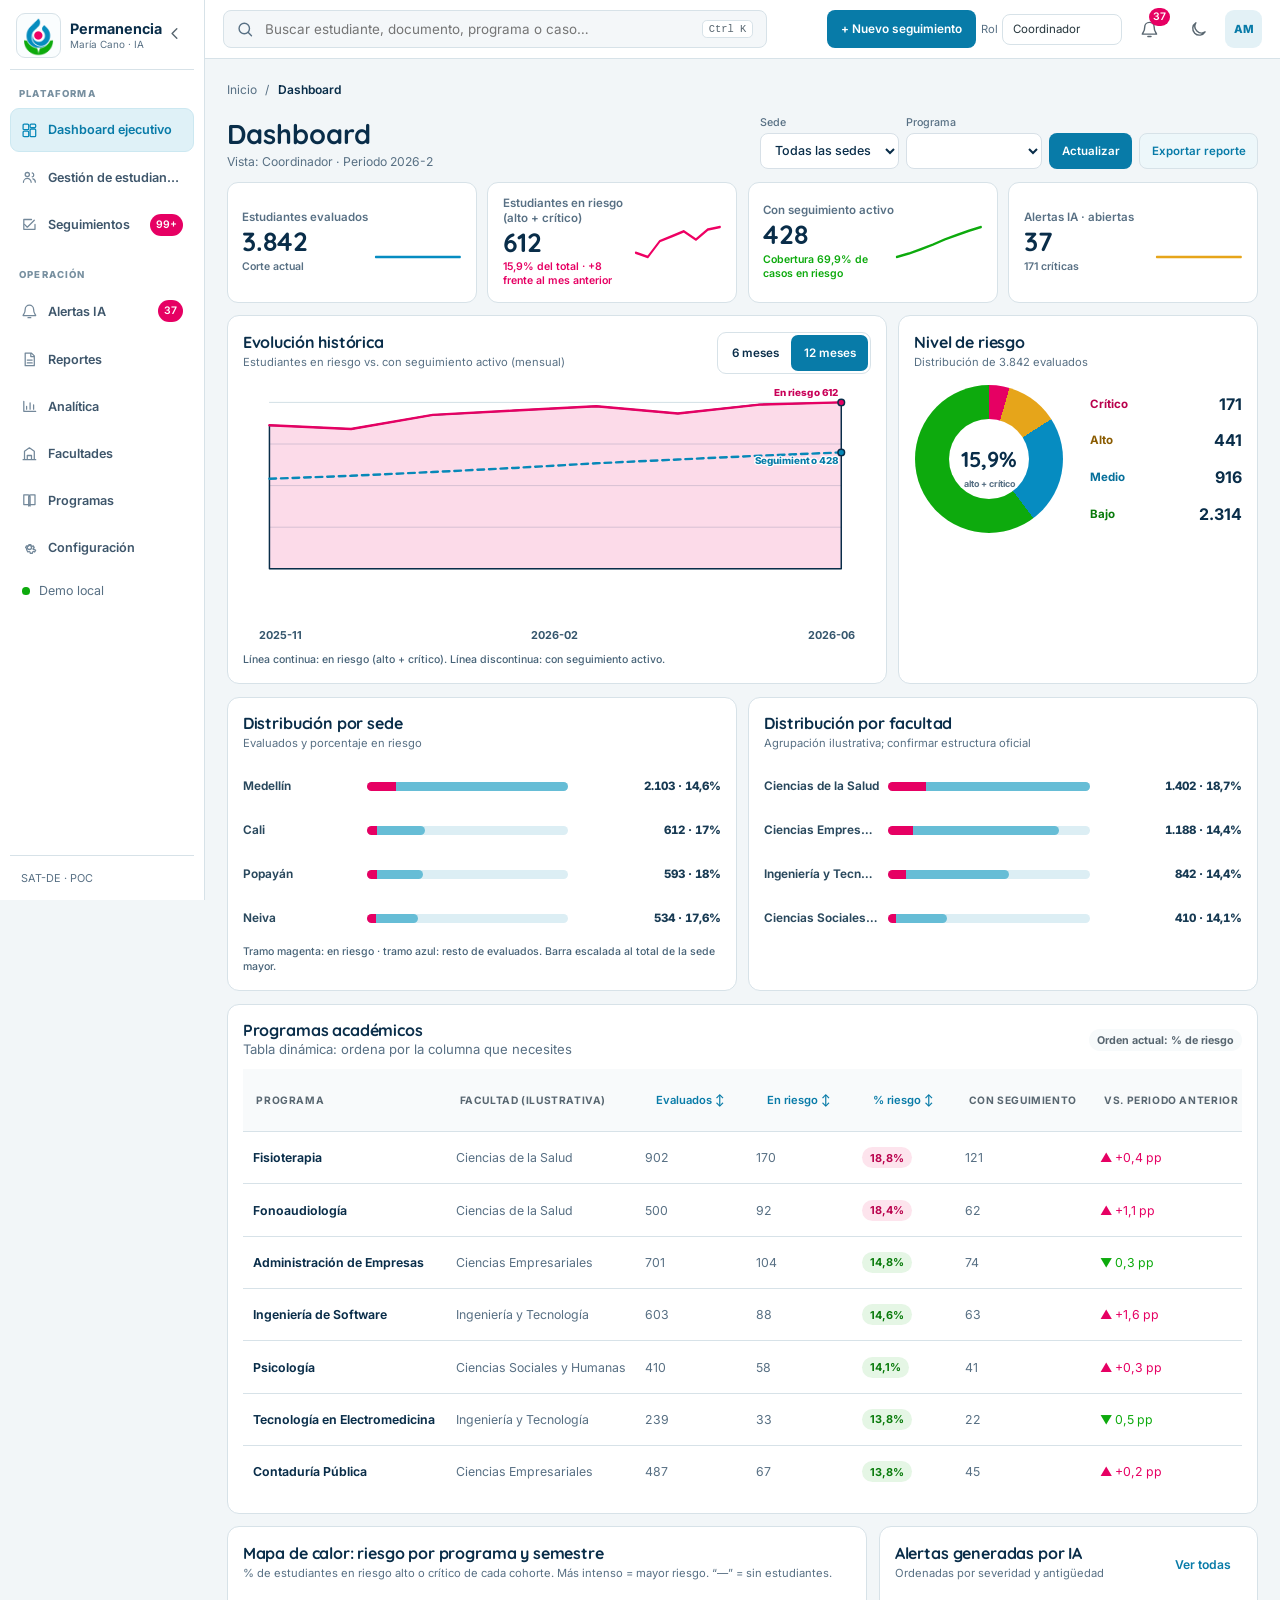
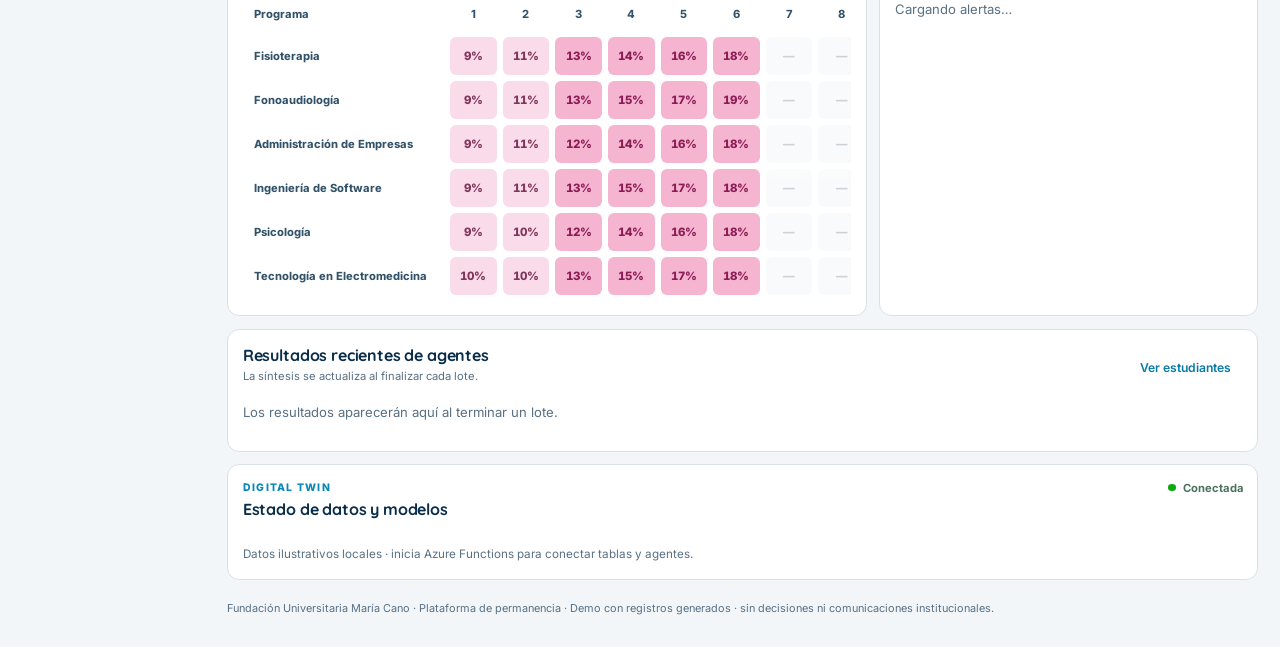
==== azure/agent_platform/static/index.html @ 76ad80b4 "feat: clean project repo for Azure deployment" ====
<!doctype html>
<html lang="es">
  <head>
    <meta charset="utf-8">
    <meta name="viewport" content="width=device-width, initial-scale=1">
    <meta name="description" content="Plataforma de permanencia estudiantil María Cano">
    <title>Plataforma de Permanencia · María Cano</title>
    <link rel="preconnect" href="https://fonts.googleapis.com">
    <link rel="preconnect" href="https://fonts.gstatic.com" crossorigin>
    <link href="https://fonts.googleapis.com/css2?family=Inter:wght@400;500;600;700&family=Quicksand:wght@500;600;700&display=swap" rel="stylesheet">
    <link rel="stylesheet" href="styles.css?v=20261106-16">
    <script src="dashboard.js?v=20261106-16" defer></script>
  </head>
  <body>
    <div id="app-shell" class="app-shell">
      <aside id="sidebar" class="sidebar" aria-label="Navegación principal">
        <div class="brand-lockup">
          <div class="brand-mark"><img src="logo-symbol.png?v=20261106-1" alt="Fundación Universitaria María Cano"></div>
          <div class="brand-copy"><strong>Permanencia</strong><span>María Cano · IA</span></div>
          <button id="sidebar-collapse" class="icon-button collapse-button" type="button" aria-label="Plegar menú" aria-expanded="true" title="Plegar menú"><svg viewBox="0 0 24 24" aria-hidden="true"><path d="m15 18-6-6 6-6"/></svg></button>
        </div>
        <nav class="side-nav">
          <p class="nav-caption">PLATAFORMA</p>
          <button class="nav-item active" type="button" data-view="dashboard" title="Dashboard ejecutivo"><svg viewBox="0 0 24 24" aria-hidden="true"><rect x="3" y="3" width="8" height="8" rx="1.5"/><rect x="13" y="3" width="8" height="5" rx="1.5"/><rect x="13" y="10" width="8" height="11" rx="1.5"/><rect x="3" y="13" width="8" height="8" rx="1.5"/></svg><span>Dashboard ejecutivo</span></button>
          <button class="nav-item" type="button" data-view="students" title="Gestión de estudiantes"><svg viewBox="0 0 24 24" aria-hidden="true"><circle cx="9" cy="8" r="3"/><path d="M3.5 19a5.5 5.5 0 0 1 11 0M16 5.5a3 3 0 0 1 0 5.8M17 14a5 5 0 0 1 3.5 4.8"/></svg><span>Gestión de estudiantes</span></button>
          <button class="nav-item" type="button" data-view="followups" title="Seguimientos"><svg viewBox="0 0 24 24" aria-hidden="true"><path d="m5 12 4 4L19 6"/><path d="M20 12v7H4V5h11"/></svg><span>Seguimientos</span><span id="sidebar-followups-count" class="nav-count" hidden></span></button>
          <p class="nav-caption nav-caption-lower">OPERACIÓN</p>
          <button class="nav-item" type="button" data-view="alerts" title="Alertas IA"><svg viewBox="0 0 24 24" aria-hidden="true"><path d="M18 9a6 6 0 0 0-12 0c0 7-3 7-3 9h18c0-2-3-2-3-9M10 21h4"/></svg><span>Alertas IA</span><span id="sidebar-alerts-count" class="nav-count" hidden></span></button>
          <button class="nav-item" type="button" data-view="reports" title="Reportes"><svg viewBox="0 0 24 24" aria-hidden="true"><path d="M6 3h9l4 4v14H6zM14 3v5h5M9 13h7M9 17h7"/></svg><span>Reportes</span></button>
          <button class="nav-item" type="button" data-view="analytics" title="Analítica"><svg viewBox="0 0 24 24" aria-hidden="true"><path d="M4 19V5m0 14h17M8 16v-4m5 4V7m5 9v-6"/></svg><span>Analítica</span></button>
          <button class="nav-item" type="button" data-view="faculties" title="Facultades"><svg viewBox="0 0 24 24" aria-hidden="true"><path d="M3 21h18M5 21V9l7-5 7 5v12M9 21v-6h6v6"/></svg><span>Facultades</span></button>
          <button class="nav-item" type="button" data-view="programs" title="Programas"><svg viewBox="0 0 24 24" aria-hidden="true"><path d="M4 4h6a3 3 0 0 1 3 3v13a2 2 0 0 0-2-2H4zM20 4h-6a3 3 0 0 0-3 3v13a2 2 0 0 1 2-2h7z"/></svg><span>Programas</span></button>
          <button class="nav-item" type="button" data-view="settings" title="Configuración"><svg viewBox="0 0 24 24" aria-hidden="true"><circle cx="12" cy="12" r="3"/><path d="m19.4 15 .1.1 1.4 1.1-1.4 2.4-1.7-.7a8 8 0 0 1-1.4.8l-.3 1.8h-2.8l-.3-1.8a8 8 0 0 1-1.4-.8l-1.7.7-1.4-2.4L8 15a8 8 0 0 1 0-1.6l-1.5-1.1 1.4-2.4 1.7.7a8 8 0 0 1 1.4-.8l.3-1.8h2.8l.3 1.8a8 8 0 0 1 1.4.8l1.7-.7 1.4 2.4-1.5 1.1a8 8 0 0 1 0 1.6Z"/></svg><span>Configuración</span></button>
          <div class="nav-status"><span id="sidebar-status-dot" class="status-dot"></span><span id="sidebar-status-text">Conectando…</span></div>
        </nav>
        <div class="sidebar-bottom"><div class="period-card" hidden><span>Periodo académico</span><strong id="sidebar-period">2025-2</strong><span>Datos de demostración</span></div><span class="sidebar-version">SAT-DE · POC</span></div>
      </aside>
      <div class="app-main">
        <header class="topbar">
          <button id="mobile-menu" class="icon-button mobile-menu" type="button" aria-label="Abrir menú" aria-expanded="false" title="Abrir menú"><svg viewBox="0 0 24 24" aria-hidden="true"><path d="M4 6h16M4 12h16M4 18h16"/></svg></button>
          <form id="global-search-form" class="global-search" role="search"><svg viewBox="0 0 24 24" aria-hidden="true"><circle cx="10.8" cy="10.8" r="6.8"/><path d="m16 16 4.2 4.2"/></svg><input id="global-search" type="search" placeholder="Buscar estudiante, documento, programa o caso…" autocomplete="off" aria-label="Buscar estudiante, documento, programa o caso"><kbd>Ctrl K</kbd></form>
          <div class="topbar-actions"><button id="quick-followup-button" class="topbar-cta" type="button">+ Nuevo seguimiento</button><span class="role-label">Rol</span><span class="role-value">Coordinador</span><button id="notifications-button" class="icon-button notification-button" type="button" title="Abrir alertas" aria-label="Abrir alertas"><svg viewBox="0 0 24 24" aria-hidden="true"><path d="M18 9a6 6 0 0 0-12 0c0 7-3 7-3 9h18c0-2-3-2-3-9M10 21h4"/></svg><span id="notification-count" class="notification-count" hidden></span></button><button id="theme-toggle" class="icon-button" type="button" title="Cambiar tema" aria-label="Cambiar tema claro u oscuro" aria-pressed="false"><svg viewBox="0 0 24 24" aria-hidden="true"><path d="M20.5 15.2A8.5 8.5 0 0 1 8.8 3.5 8.5 8.5 0 1 0 20.5 15.2Z"/></svg></button><span class="reviewer-avatar" aria-label="Coordinador de demostración">AM</span></div>
        </header>

        <main class="workspace">
          <section id="auth-notice" class="notice" role="status" aria-live="polite">Comprobando autenticación Entra…</section>
          <a id="login-link" href="/.auth/login/aad?post_login_redirect_uri=/" hidden>Iniciar sesión con Entra</a>

          <section id="view-dashboard" class="view active-view" aria-labelledby="dashboard-title">
            <div class="breadcrumb"><span>Inicio</span><span aria-hidden="true">/</span><strong>Dashboard</strong></div>
            <div class="dashboard-title-row"><div><h1 id="dashboard-title">Dashboard</h1><p class="view-subtitle">Vista: Coordinador · Periodo <span id="dashboard-period">2025-2</span></p></div><div class="dashboard-actions"><label class="compact-field">Sede<select id="dashboard-campus-filter"><option value="">Todas las sedes</option></select></label><label class="compact-field">Programa<select id="dashboard-program-filter"><option value="">Todos los programas</option></select></label><button id="dashboard-refresh" class="primary-action" type="button">Actualizar</button><button id="dashboard-export" class="secondary" type="button">Exportar reporte</button></div></div>
            <div class="dashboard-state-row" aria-hidden="true"><span id="dashboard-poc-state"></span><span id="dashboard-cut"></span><span id="dashboard-last-updated"></span><button id="poc-toggle-button" type="button" disabled></button></div>
            <div id="aggregate-cards" class="dashboard-kpis" aria-live="polite"></div>
            <div class="dashboard-primary-grid">
              <section class="panel chart-panel trend-panel"><div class="panel-heading"><div><h2>Evolución histórica</h2><p class="panel-subtitle">Estudiantes en riesgo vs. con seguimiento activo (mensual)</p></div><div class="segmented-control" role="group" aria-label="Rango de tendencia"><button type="button" data-trend-range="6">6 meses</button><button class="active" type="button" data-trend-range="12">12 meses</button></div></div><div id="trend-chart" class="trend-chart"></div><p class="chart-footnote">Línea continua: en riesgo (alto + crítico). Línea discontinua: con seguimiento activo.</p></section>
              <section class="panel chart-panel risk-panel"><div class="panel-heading"><div><h2>Nivel de riesgo</h2><p class="panel-subtitle">Distribución de <span id="risk-donut-total">—</span> evaluados</p></div></div><div id="risk-donut" class="risk-donut-layout"></div></section>
            </div>
            <div class="dashboard-distribution-grid">
              <section class="panel chart-panel"><div class="panel-heading"><div><h2>Distribución por sede</h2><p class="panel-subtitle">Evaluados y porcentaje en riesgo</p></div></div><div id="campus-chart" class="bar-chart"></div><p class="chart-footnote">Tramo magenta: en riesgo · tramo azul: resto de evaluados. Barra escalada al total de la sede mayor.</p></section>
              <section class="panel chart-panel"><div class="panel-heading"><div><h2>Distribución por facultad</h2><p class="panel-subtitle">Agrupación ilustrativa; confirmar estructura oficial</p></div></div><div id="faculty-chart" class="bar-chart"></div></section>
            </div>
            <section class="panel table-panel program-table-panel"><div class="table-toolbar"><div><h2>Programas académicos</h2><span class="muted">Tabla dinámica: ordena por la columna que necesites</span></div><span id="program-sort-label" class="panel-tag">Orden actual: % de riesgo</span></div><div class="table-scroll"><table id="program-summary-table" class="student-table"><caption class="sr-only">Evaluados, en riesgo y seguimientos por programa</caption><thead><tr><th scope="col">Programa</th><th scope="col">Facultad (ilustrativa)</th><th scope="col"><button class="sort-button" type="button" data-program-sort="total">Evaluados ↕</button></th><th scope="col"><button class="sort-button" type="button" data-program-sort="high">En riesgo ↕</button></th><th scope="col"><button class="sort-button" type="button" data-program-sort="rate">% riesgo ↕</button></th><th scope="col">Con seguimiento</th><th scope="col">Vs. periodo anterior</th></tr></thead><tbody id="program-summary-rows"></tbody></table></div></section>
            <div class="dashboard-lower-grid"><section class="panel chart-panel heatmap-panel"><div class="panel-heading"><div><h2>Mapa de calor: riesgo por programa y semestre</h2><p class="panel-subtitle">% de estudiantes en riesgo alto o crítico de cada cohorte. Más intenso = mayor riesgo. “—” = sin estudiantes.</p></div></div><div id="risk-heatmap" class="heatmap-scroll"></div></section><section class="panel recent-panel"><div class="panel-heading"><div><h2>Alertas generadas por IA</h2><p class="panel-subtitle">Ordenadas por severidad y antigüedad</p></div><button class="text-button" data-view-link="alerts" type="button">Ver todas</button></div><p id="dashboard-alerts-empty" class="muted">Cargando alertas…</p><ul id="dashboard-alerts-list" class="alert-feed"></ul></section></div>
            <section class="panel recent-panel results-panel"><div class="panel-heading"><div><h2>Resultados recientes de agentes</h2><p class="panel-subtitle">La síntesis se actualiza al finalizar cada lote.</p></div><button class="text-button" data-view-link="students" type="button">Ver estudiantes</button></div><p id="results-empty" class="muted">Cargando resultados…</p><ul id="results-list" class="pending-list"></ul></section>
            <section class="panel database-panel"><div class="panel-heading"><div><p class="eyebrow">DIGITAL TWIN</p><h2>Estado de datos y modelos</h2></div><span class="database-state"><span class="status-dot"></span>Conectada</span></div><div id="synthetic-db-cards" class="database-metrics" aria-live="polite"></div><p id="synthetic-db-status" class="inline-status">Cargando tablas…</p></section>
          </section>

          <section id="view-students" class="view" aria-labelledby="students-title" hidden>
            <div class="breadcrumb"><span>Inicio</span><span aria-hidden="true">/</span><strong>Estudiantes</strong></div>
            <div class="page-heading-row"><div><h1 id="students-title">Gestión de estudiantes</h1><p class="view-subtitle">Score IA de 0 a 100; mayor valor indica mayor riesgo.</p></div><div class="page-actions"><button id="student-refresh" class="icon-button" type="button" title="Actualizar listado" aria-label="Actualizar listado"><svg viewBox="0 0 24 24" aria-hidden="true"><path d="M20 7v5h-5M4 17v-5h5"/><path d="M6 9a7 7 0 0 1 12-2M6 15a7 7 0 0 0 12 2"/></svg></button><button id="students-batch-button" class="secondary" type="button">Actualizar</button><button id="students-export-button" class="secondary" type="button">Exportar CSV</button><button id="students-assign-button" type="button" disabled>Asignar responsable</button></div></div>
            <section class="filter-panel panel"><div class="filterbar"><label class="search-field"><span class="sr-only">Buscar por código</span><input id="students-search" type="search" placeholder="⌕  Nombre o documento" autocomplete="off"></label><label class="compact-field">Sede<select id="filter-campus"><option value="">Todas</option></select></label><label class="compact-field">Programa<select id="filter-program"><option value="">Todos</option></select></label><details class="advanced-filters"><summary>Más filtros</summary><div class="advanced-filter-fields"><label>Facultad<select id="filter-faculty"><option value="">Todas</option></select></label><label>Ciudad<select id="filter-city"><option value="">Todas</option></select></label><label>Semestre<select id="filter-semester"><option value="">Todos</option><option value="1">1</option><option value="2">2</option><option value="3">3</option><option value="4">4</option><option value="5">5</option><option value="6">6</option><option value="7">7</option><option value="8">8</option><option value="9">9</option></select></label><label>Estado<select id="filter-status"><option value="">Todos</option><option value="pending">Pendiente</option><option value="processing">En proceso</option><option value="processed">Procesado</option></select></label></div></details><button id="apply-filters" class="secondary" type="button">Aplicar</button></div><div class="risk-segments" role="group" aria-label="Filtrar por nivel de riesgo"><button type="button" class="risk-segment active" data-risk-segment="">Todos · <span id="risk-count-all">—</span></button><button type="button" class="risk-segment" data-risk-segment="critical">▲ Crítico · <span id="risk-count-critical">—</span></button><button type="button" class="risk-segment" data-risk-segment="Alto">◆ Alto · <span id="risk-count-high">—</span></button><button type="button" class="risk-segment" data-risk-segment="Medio">■ Medio · <span id="risk-count-medium">—</span></button><button type="button" class="risk-segment" data-risk-segment="Bajo">● Bajo · <span id="risk-count-low">—</span></button><label class="score-range">Score IA mínimo: <output id="score-min-label">0</output><input id="filter-min-score" type="range" min="0" max="100" value="0"></label><button id="clear-student-filters" class="text-button" type="button">Limpiar filtros</button></div></section>
            <label class="sr-only">Nivel de riesgo<select id="filter-risk"><option value="">Todos</option><option value="critical">Crítico</option><option value="Alto">Alto</option><option value="Medio">Medio</option><option value="Bajo">Bajo</option></select></label>
            <div class="student-list-layout"><section class="panel table-panel"><div class="table-toolbar"><div><strong id="student-count">0 registros</strong><span class="muted"> · ordenado por Score IA (mayor primero)</span></div><span id="table-cut" class="panel-tag" hidden></span></div><div class="table-scroll"><table class="student-table"><caption class="sr-only">Listado de estudiantes y su estado de riesgo</caption><thead><tr><th scope="col">Estudiante</th><th scope="col">Programa</th><th scope="col">Ciudad</th><th scope="col">Sem.</th><th scope="col">Score IA</th><th scope="col">Nivel</th><th scope="col">Estado actual</th><th scope="col">Última intervención</th></tr></thead><tbody id="student-rows"></tbody></table></div><div class="pagination"><button id="previous-page" class="secondary" type="button">Anterior</button><span id="page-label">Página 1</span><button id="next-page" class="secondary" type="button">Siguiente</button></div><p id="student-list-status" class="inline-status" aria-live="polite"></p></section><aside id="student-quickview" class="panel quickview-panel"><div id="quickview-empty" class="empty-state"><h2>Vista rápida</h2><p>Selecciona un registro para revisar el score y las acciones disponibles.</p></div><div id="quickview-content" hidden></div></aside></div>
          </section>

          <section id="view-profile" class="view" aria-labelledby="profile-title" hidden>
            <div class="breadcrumb"><button id="back-to-students" class="text-button" type="button">← Estudiantes</button><span aria-hidden="true">/</span><strong id="profile-breadcrumb">Perfil 360°</strong><div class="case-navigation"><button id="profile-previous" class="secondary" type="button">← Caso anterior</button><button id="profile-next" class="secondary" type="button">Caso siguiente →</button></div></div>
            <section class="panel profile-header-card"><div class="profile-avatar" aria-hidden="true">LG</div><div id="profile-header-info"><p class="eyebrow">PERFIL 360°</p><h1 id="profile-title">Selecciona un estudiante</h1><p id="profile-subtitle" class="view-subtitle">Expediente académico y seguimiento.</p><div class="profile-status-chips"><span id="profile-risk" class="risk-badge risk-none">Sin selección</span><span id="profile-followup-chip" class="filter-pill" hidden>Sin seguimiento</span><span id="profile-period-chip" class="filter-pill">Periodo académico</span></div></div><div id="profile-gauges" class="profile-gauges"></div><div class="profile-actions"><button id="profile-register-followup" type="button">Registrar seguimiento</button><button id="profile-assign-responsible" class="secondary" type="button">Asignar responsable</button><button id="profile-export" class="secondary" type="button">Exportar ficha</button></div></section>
            <div id="profile-tabs" class="profile-tabs" role="tablist" aria-label="Secciones del perfil 360°"><button class="profile-tab active" role="tab" aria-selected="true" data-profile-tab="summary">Resumen general</button><button class="profile-tab" role="tab" aria-selected="false" data-profile-tab="model">Evaluación del modelo</button><button class="profile-tab" role="tab" aria-selected="false" data-profile-tab="followups">Seguimientos</button><button class="profile-tab" role="tab" aria-selected="false" data-profile-tab="timeline">Línea de tiempo</button><button class="profile-tab" role="tab" aria-selected="false" data-profile-tab="documents">Documentos</button><button class="profile-tab" role="tab" aria-selected="false" data-profile-tab="recommendations">Recomendaciones IA</button></div>
            <div id="profile-content" class="profile-grid" data-profile-panel="summary"><section class="panel profile-loading">Selecciona un registro para consultar las tablas académica, financiera y de bienestar.</section></div>
            <section id="profile-analysis" class="panel review-panel" data-profile-panel="model" hidden aria-labelledby="analysis-title"><p class="eyebrow">ANÁLISIS AUTOMÁTICO · MULTIAGENTE</p><h2 id="analysis-title">Evaluación del modelo</h2><div id="analysis-content" class="review-content"></div></section>
            <section id="profile-recommendations" class="panel review-panel" data-profile-panel="recommendations" hidden><p class="eyebrow">SÍNTESIS DEL LLM</p><h2>Recomendaciones de apoyo</h2><div id="recommendations-content" class="review-content"></div></section>
            <section id="profile-followups-pane" class="panel" data-profile-panel="followups" hidden><div class="panel-heading"><div><h2>Seguimientos</h2><p class="panel-subtitle">Tareas guardadas para este ID sintético.</p></div></div><ul id="profile-followups-list" class="pending-list"></ul><p id="profile-followups-empty" class="empty-state" hidden>No hay seguimientos registrados para este perfil.</p></section>
            <section id="profile-timeline-pane" class="panel" data-profile-panel="timeline" hidden><h2>Línea de tiempo</h2><p id="profile-timeline-empty" class="empty-state">Aún no hay eventos históricos persistidos para este perfil.</p></section>
            <section id="profile-documents-pane" class="panel" data-profile-panel="documents" hidden><h2>Documentos</h2><p class="empty-state">No hay documentos conectados en este entorno de demostración.</p></section>
            <section class="panel followup-create-panel"><div class="panel-heading"><div><p class="eyebrow">ACCIÓN OPERATIVA DE DEMO</p><h2>Crear seguimiento</h2></div></div><form id="profile-followup-form" class="followup-form"><label>Tipo<select name="action" required><option value="academic_advisor_review">Asesoría académica</option><option value="tutoring_review">Tutoría</option><option value="financial_aid_review">Ayuda financiera</option><option value="wellbeing_review">Bienestar</option></select></label><label>Fecha objetivo<input name="due_date" type="date"></label><button type="submit">Guardar seguimiento</button></form><p id="profile-followup-status" class="inline-status" aria-live="polite">Se registra en Azure Tables; no envía mensajes ni agenda citas.</p></section>
          </section>

          <section id="view-alerts" class="view" aria-labelledby="alerts-title" hidden><div class="view-heading"><div><p class="eyebrow">OPERACIÓN · REGLAS DE SCORE</p><h1 id="alerts-title">Alertas</h1><p class="view-subtitle">Alertas persistidas por riesgo alto/crítico; reconocer o resolver actualiza su estado.</p></div><button id="alerts-refresh" class="secondary" type="button">Actualizar alertas</button></div><div class="list-filters panel"><label>Estado<select id="alert-status"><option value="open">Abiertas (sin resolver)</option><option value="all">Todas</option><option value="resolved">Resueltas</option></select></label><button id="apply-alert-filter" type="button">Consultar</button></div><section class="panel table-panel"><div class="table-scroll"><table class="student-table"><thead><tr><th>Estudiante</th><th>Severidad</th><th>Probabilidad</th><th>Origen</th><th>Estado</th><th>Acciones</th></tr></thead><tbody id="alert-rows"></tbody></table></div><p id="alert-list-status" class="inline-status" aria-live="polite"></p></section></section>

          <section id="view-followups" class="view" aria-labelledby="followups-title" hidden><div class="view-heading"><div><p class="eyebrow">ACOMPAÑAMIENTO · REGISTRO DE CASOS</p><h1 id="followups-title">Seguimientos</h1><p class="view-subtitle">Tareas persistidas, asignadas y cerrables; no implican contacto externo.</p></div><button id="followups-refresh" class="secondary" type="button">Actualizar seguimientos</button></div><form id="new-followup-form" class="panel followup-form"><label>Código estudiante<input id="new-followup-student" name="student_id" required pattern="ST-SYN-[0-9]{6}" placeholder="ST-SYN-000001"></label><label>Acción<select name="action" required><option value="academic_advisor_review">Asesoría académica</option><option value="tutoring_review">Tutoría</option><option value="financial_aid_review">Ayuda financiera</option><option value="wellbeing_review">Bienestar</option></select></label><label>Fecha objetivo<input name="due_date" type="date"></label><button type="submit">Guardar seguimiento</button><p id="new-followup-status" class="inline-status" aria-live="polite"></p></form><div class="list-filters panel"><label>Estado<select id="followup-status"><option value="active">Activos</option><option value="all">Todos</option><option value="completed">Completados</option></select></label><button id="apply-followup-filter" type="button">Consultar</button></div><section class="panel table-panel"><div class="table-scroll"><table class="student-table"><thead><tr><th>Estudiante</th><th>Acción</th><th>Responsable</th><th>Fecha objetivo</th><th>Estado</th><th>Acciones</th></tr></thead><tbody id="followup-rows"></tbody></table></div><p id="followup-list-status" class="inline-status" aria-live="polite"></p></section></section>

          <section id="view-analytics" class="view" aria-labelledby="analytics-title" hidden><div class="view-heading"><div><p class="eyebrow">ANALÍTICA · MISMO BACKEND DEL DASHBOARD</p><h1 id="analytics-title">Analítica</h1><p class="view-subtitle">Distribución y tendencia calculadas desde el corte sintético persistido.</p></div><button id="analytics-refresh" class="secondary" type="button">Actualizar analítica</button></div><div id="analytics-kpis" class="aggregate-grid dashboard-kpis"></div><div class="dashboard-grid"><section class="panel chart-panel"><h2>Riesgo por programa</h2><div id="analytics-program-chart" class="bar-chart"></div></section><section class="panel chart-panel"><h2>Riesgo por ciudad</h2><div id="analytics-city-chart" class="bar-chart"></div></section><section class="panel chart-panel"><h2>Riesgo por facultad</h2><div id="analytics-faculty-chart" class="bar-chart"></div></section><section class="panel chart-panel"><h2>Tendencia</h2><div id="analytics-trend-chart" class="trend-chart"></div></section></div></section>

          <section id="view-faculties" class="view" aria-labelledby="faculties-title" hidden><div class="breadcrumb"><span>Inicio</span><span aria-hidden="true">/</span><strong>Facultades</strong></div><div class="view-heading"><div><h1 id="faculties-title">Facultades</h1><p class="view-subtitle">Agrupación ilustrativa del catálogo; confirmar estructura institucional oficial.</p></div><button id="faculties-refresh" class="secondary" type="button">Actualizar</button></div><section class="panel table-panel"><div class="table-scroll"><table class="student-table"><caption class="sr-only">Estudiantes y riesgo agregados por facultad</caption><thead><tr><th scope="col">Facultad</th><th scope="col">Programas</th><th scope="col">Evaluados</th><th scope="col">En riesgo</th><th scope="col">% riesgo</th><th scope="col">Acción</th></tr></thead><tbody id="faculty-rows"></tbody></table></div></section></section>

          <section id="view-programs" class="view" aria-labelledby="programs-title" hidden><div class="breadcrumb"><span>Inicio</span><span aria-hidden="true">/</span><strong>Programas</strong></div><div class="view-heading"><div><h1 id="programs-title">Programas académicos</h1><p class="view-subtitle">Distribución y seguimiento por programa de la Universidad.</p></div><button id="programs-refresh" class="secondary" type="button">Actualizar</button></div><section class="panel table-panel"><div class="table-scroll"><table class="student-table"><caption class="sr-only">Estudiantes evaluados, riesgo y seguimientos por programa</caption><thead><tr><th scope="col">Programa</th><th scope="col">Facultad</th><th scope="col">Evaluados</th><th scope="col">En riesgo</th><th scope="col">% riesgo</th><th scope="col">Con seguimiento</th><th scope="col">Acción</th></tr></thead><tbody id="program-rows"></tbody></table></div></section></section>

          <section id="view-reports" class="view" aria-labelledby="reports-title" hidden><div class="view-heading"><div><p class="eyebrow">REPORTES · EXPORTACIÓN CONTROLADA</p><h1 id="reports-title">Reportes</h1><p class="view-subtitle">Descarga los resultados generados y sus decisiones existentes; no se incluyen prompts ni contenido bruto de fuentes.</p></div></div><section class="panel report-card"><h2>Resultados multiagente para análisis</h2><p class="muted">La exportación consulta la API protegida de Power BI y genera un CSV en este navegador.</p><button id="export-reviews" type="button">Descargar CSV de resultados</button><p id="report-status" class="inline-status" aria-live="polite"></p></section><section class="panel report-card"><h2>Resumen ejecutivo</h2><div id="report-summary" class="database-metrics"></div></section></section>

          <section id="view-settings" class="view" aria-labelledby="settings-title" hidden><div class="view-heading"><div><p class="eyebrow">CONFIGURACIÓN DE LA DEMO</p><h1 id="settings-title">Configuración</h1><p class="view-subtitle">Vista de solo lectura para evitar que la interfaz altere recursos o límites de Azure.</p></div><button id="settings-refresh" class="secondary" type="button">Verificar conexión</button></div><section class="panel settings-grid"><div><span>Modo de datos</span><strong id="setting-data-mode">—</strong></div><div><span>Periodo / corte</span><strong id="setting-period">—</strong></div><div><span>Máximo de lote</span><strong id="setting-batch-limit">—</strong></div><div><span>Umbral crítico</span><strong id="setting-critical-threshold">—</strong></div><div><span>Actualización automática</span><strong>30 segundos</strong></div><div><span>Acciones externas</span><strong>Deshabilitadas</strong></div></section><p id="settings-status" class="inline-status" aria-live="polite"></p></section>
          <footer class="app-footer">Fundación Universitaria María Cano · Plataforma de permanencia · Demo con registros generados · sin decisiones ni comunicaciones institucionales.</footer>
        </main>
      </div>
    </div>
  </body>
</html>
---- azure/agent_platform/static/styles.css ----
:root {
  color-scheme: light;
  font-family: Inter, "Segoe UI", Arial, sans-serif;
  color: #26363d;
  background: #f7f9fa;
  font-synthesis: none;
  --brand: #068cc1;
  --button-primary: #00658a;
  --topbar-bg: #ffffff;
  --topbar-foreground: #26363d;
  --magenta: #ee0063;
  --success: #0daa0d;
  --slate: #586670;
  --navy: var(--button-primary);
  --navy-2: #004f70;
  --cyan: var(--button-primary);
  --cyan-soft: #e8f5fa;
  --pink: var(--magenta);
  --ink: #26363d;
  --muted: var(--slate);
  --line: #dce4e8;
  --surface: #ffffff;
  --page: #f7f9fa;
  --green: var(--success);
  --amber: #8a5b00;
  --red: var(--magenta);
  --risk-high: #8a5b00;
  --risk-medium: #066f9a;
  --risk-low: #087a0a;
  --radius-sm: 6px;
  --radius-md: 10px;
  --radius-lg: 14px;
  --focus-ring: 0 0 0 3px rgba(6,140,193,.28);
}
* { box-sizing: border-box; }
body { margin: 0; min-width: 320px; color: var(--ink); background: var(--page); }
button, input, select, textarea { font: inherit; }
button { min-height: 44px; border: 1px solid transparent; border-radius: var(--radius-md); padding: .65rem 1rem; color: #fff; background: var(--button-primary); cursor: pointer; font-weight: 600; transition: background .16s ease, transform .16s ease; }
button:hover { background: var(--navy-2); }
button:active { transform: translateY(1px); }
button:disabled { cursor: not-allowed; opacity: .48; transform: none; }
button.secondary { border-color: var(--line); color: var(--button-primary); background: var(--cyan-soft); }
button.secondary:hover { background: color-mix(in srgb, var(--cyan-soft), var(--brand) 10%); }
button.danger { color: #fff; background: var(--magenta); }
button.danger:hover { filter: brightness(.9); }
button.text-button { padding: .5rem .65rem; color: var(--button-primary); background: transparent; }
button.text-button:hover { color: var(--navy-2); background: var(--cyan-soft); }
svg { width: 1.18rem; height: 1.18rem; fill: none; stroke: currentColor; stroke-width: 1.8; stroke-linecap: round; stroke-linejoin: round; }
[hidden] { display: none !important; }

.app-shell { display: flex; min-height: 100vh; }
.sidebar { position: sticky; top: 0; display: flex; flex: 0 0 264px; flex-direction: column; width: 264px; height: 100vh; padding: 1.1rem .85rem; border-right: 1px solid var(--line); background: var(--surface); transition: width .2s ease, flex-basis .2s ease; z-index: 20; }
.brand-lockup { position: relative; display: flex; align-items: center; gap: .5rem; min-height: 3.2rem; padding: 0 2.35rem .95rem .35rem; border-bottom: 1px solid var(--line); }
.brand-mark { display: grid; flex: 0 0 2.8rem; width: 2.8rem; height: 2.8rem; place-items: center; overflow: hidden; border: 1px solid var(--line); border-radius: var(--radius-md); background: var(--surface); }
.brand-mark img { display: block; width: 100%; height: 100%; object-fit: contain; }
.brand-copy { display: grid; gap: .12rem; min-width: 0; }
.brand-copy { overflow: hidden; }
.brand-copy strong, .brand-copy span { overflow: hidden; text-overflow: ellipsis; white-space: nowrap; }
.brand-copy strong { color: var(--navy); font-size: .98rem; }
.brand-copy span { color: var(--muted); font-size: .7rem; }
.icon-button { display: grid; flex: 0 0 44px; width: 44px; height: 44px; place-items: center; padding: 0; border: 1px solid transparent; color: var(--slate); background: transparent; }
.icon-button:hover { color: var(--navy); background: #edf4f7; }
.collapse-button { position: absolute; top: .32rem; right: .2rem; width: 32px; height: 32px; min-height: 32px; margin: 0; }
.side-nav { display: grid; align-content: start; gap: .35rem; padding-top: 1.15rem; }
.nav-caption { margin: .25rem .7rem .45rem; color: #94a3b8; font-size: .64rem; font-weight: 800; letter-spacing: .12em; }
.nav-caption-lower { margin-top: 1.5rem; }
.nav-item { display: flex; align-items: center; gap: .8rem; width: 100%; padding: .78rem .75rem; border: 1px solid transparent; border-radius: .65rem; color: #526476; background: transparent; text-align: left; font-size: .88rem; font-weight: 600; }
.nav-item svg { flex: 0 0 1.2rem; color: #718096; }
.nav-item:hover { color: var(--navy); background: #f2f7f9; }
.nav-item.active { border-color: #d7edf0; color: var(--navy); background: #eaf6f8; }
.nav-item.active svg { color: var(--cyan); }
.nav-item:disabled { opacity: .42; cursor: not-allowed; }
.nav-status { display: flex; align-items: center; gap: .55rem; padding: .65rem .75rem; color: var(--muted); font-size: .78rem; }
.status-dot, .filter-dot { display: inline-block; flex: 0 0 .48rem; width: .48rem; height: .48rem; border-radius: 50%; background: var(--green); }
.status-dot.offline { background: var(--red); }
.sidebar-bottom { display: grid; gap: .65rem; margin-top: auto; padding: .9rem .35rem .15rem; border-top: 1px solid var(--line); }
.demo-chip { width: fit-content; padding: .3rem .5rem; border: 1px solid #e8d7b4; border-radius: 999px; color: #7a5a20; background: #fffaf0; font-size: .58rem; font-weight: 800; letter-spacing: .04em; }
.sidebar-version { padding-left: .3rem; color: #94a3b8; font-size: .68rem; }
.app-shell.sidebar-collapsed .sidebar { flex-basis: 76px; width: 76px; padding-inline: .65rem; }
.app-shell.sidebar-collapsed .brand-lockup { justify-content: center; padding-inline: 0; }
.app-shell.sidebar-collapsed .brand-copy, .app-shell.sidebar-collapsed .nav-caption, .app-shell.sidebar-collapsed .nav-item span, .app-shell.sidebar-collapsed .nav-status span:not(.status-dot), .app-shell.sidebar-collapsed .demo-chip, .app-shell.sidebar-collapsed .sidebar-version { display: none; }
.app-shell.sidebar-collapsed .collapse-button { display: none; }
.app-shell.sidebar-collapsed .nav-item { justify-content: center; padding-inline: .5rem; }
.app-shell.sidebar-collapsed .brand-mark { flex-basis: 2.8rem; }
.app-shell.sidebar-collapsed .nav-status { justify-content: center; }
.app-shell.sidebar-collapsed .sidebar-bottom { display: none; }
.app-shell.sidebar-collapsed .nav-count { display: none; }
.app-shell.sidebar-collapsed .collapse-button {
  display: grid;
  position: absolute;
  top: 3.15rem;
  left: 50%;
  right: auto;
  width: 28px;
  height: 28px;
  min-height: 28px;
  transform: translateX(-50%);
  margin: 0;
  border: 1px solid var(--line);
  border-radius: 7px;
  color: var(--button-primary);
  background: var(--surface);
}
.app-shell.sidebar-collapsed .collapse-button svg { transform: rotate(180deg); width: .9rem; height: .9rem; }
.app-shell.sidebar-collapsed .brand-lockup { min-height: 5rem; height: 5rem; padding-top: .15rem; align-items: flex-start; }
.app-shell.sidebar-collapsed .brand-mark { width: 2.5rem; height: 2.5rem; flex-basis: 2.5rem; }

.app-main { flex: 1 1 auto; min-width: 0; }
.topbar { position: sticky; top: 0; z-index: 15; display: grid; grid-template-columns: minmax(12rem, 1fr) minmax(16rem, 42rem) minmax(8rem, 1fr); align-items: center; gap: 1.1rem; min-height: 4.35rem; padding: .65rem clamp(1rem, 3vw, 2.5rem); border-bottom: 1px solid var(--line); color: var(--topbar-foreground); background: var(--topbar-bg); }
.global-search { display: flex; align-items: center; gap: .65rem; width: min(100%, 42rem); min-height: 44px; padding: 0 .8rem; border: 1px solid var(--line); border-radius: var(--radius-md); color: var(--muted); background: var(--page); }
.global-search:focus-within { border-color: var(--magenta); box-shadow: 0 0 0 3px rgba(238,0,99,.18); }
.topbar .icon-button { color: var(--slate); }
.topbar .icon-button:hover { color: var(--button-primary); background: var(--cyan-soft); }
.global-search svg { flex: 0 0 1.15rem; }
.global-search input { width: 100%; min-width: 0; min-height: 0; padding: 0; border: 0; outline: 0; color: var(--ink); background: transparent; font-size: .84rem; }
.global-search input:focus { outline: 0; }
.global-search kbd { flex: 0 0 auto; padding: .12rem .35rem; border: 1px solid var(--line); border-radius: .3rem; color: #8795a5; background: #fff; font-size: .65rem; }
.topbar-actions { display: flex; align-items: center; justify-self: end; gap: .55rem; }
.topbar-divider { width: 1px; height: 1.7rem; margin: 0 .35rem; background: rgba(255,255,255,.25); }
.reviewer-avatar { display: grid; width: 2.75rem; height: 2.75rem; place-items: center; border: 2px solid rgba(255,255,255,.5); border-radius: 50%; color: #fff; background: rgba(255,255,255,.12); font-size: .7rem; font-weight: 800; }
.mobile-menu { display: none; }
.workspace { display: grid; gap: 1.15rem; max-width: 1600px; margin: 0 auto; padding: 1.4rem clamp(1rem, 3vw, 2.5rem) 2rem; }
.notice { padding: .8rem 1rem; border: 1px solid #d5e0e5; border-radius: .6rem; color: #4b5c69; background: #fff; font-size: .84rem; }
.notice.blocked { border-color: #e6b9b9; color: #842d2d; background: #fff6f6; }
.notice.ready { border-color: #b8dfd0; color: #256246; background: #f2fbf6; }
#login-link { color: var(--cyan); font-weight: 650; }
.view { display: grid; gap: 1rem; min-width: 0; }
.view-heading { display: flex; align-items: center; justify-content: space-between; gap: 1rem; min-height: 5rem; }
.view-heading h1 { margin: .15rem 0 .3rem; color: var(--ink); font-family: Quicksand, "Trebuchet MS", sans-serif; font-size: clamp(1.75rem, 2vw, 1.875rem); font-weight: 700; letter-spacing: -.025em; }
.view-subtitle { margin: 0; color: var(--muted); font-size: .86rem; }
.eyebrow { margin: 0 0 .32rem; color: #438197; font-size: .65rem; font-weight: 800; letter-spacing: .12em; }
.heading-actions { display: flex; align-items: center; gap: .85rem; }
.heading-actions > button { display: flex; align-items: center; gap: .45rem; white-space: nowrap; }
.heading-actions > button svg { width: .95rem; height: .95rem; }
.panel { min-width: 0; padding: 1.15rem; border: 1px solid var(--line); border-radius: var(--radius-lg); background: var(--surface); box-shadow: none; }
h2 { margin: 0 0 .35rem; color: var(--ink); font-family: Quicksand, "Trebuchet MS", sans-serif; font-size: 1.125rem; font-weight: 700; letter-spacing: -.01em; }
.dashboard-filters { display: flex; align-items: center; flex-wrap: wrap; gap: .55rem; padding: .75rem .9rem; }
.filter-label { margin-right: .25rem; color: #8290a0; font-size: .62rem; font-weight: 800; letter-spacing: .1em; }
.filter-pill { display: inline-flex; align-items: center; gap: .4rem; padding: .38rem .6rem; border: 1px solid #e1e8ed; border-radius: 999px; color: #526476; background: #fbfcfd; font-size: .72rem; }
.filter-dot { width: .4rem; height: .4rem; }
.dashboard-filters .text-button { margin-left: auto; font-size: .78rem; }
.aggregate-grid { display: grid; grid-template-columns: repeat(auto-fit, minmax(140px, 1fr)); gap: .75rem; }
.dashboard-kpis { grid-template-columns: repeat(5, minmax(0, 1fr)); }
.metric { min-height: 6.5rem; padding: .9rem 1rem; border: 1px solid var(--line); border-radius: var(--radius-lg); background: var(--surface); }
.metric strong { display: block; margin-bottom: .35rem; color: var(--ink); font-family: Quicksand, "Trebuchet MS", sans-serif; font-size: 2rem; font-weight: 700; letter-spacing: -.02em; }
.metric span { color: var(--muted); font-size: .76rem; }
.dashboard-grid { display: grid; grid-template-columns: minmax(0, 1.25fr) minmax(0, 1fr); gap: 1rem; }
.panel-heading { display: flex; align-items: flex-start; justify-content: space-between; gap: .8rem; margin-bottom: .9rem; }
.panel-heading h2 { margin-bottom: 0; }
.panel-tag { flex: 0 0 auto; padding: .28rem .5rem; border-radius: 999px; color: #627385; background: #f1f5f8; font-size: .67rem; font-weight: 700; }
.bar-chart { display: grid; gap: .8rem; }
.bar-row { display: grid; grid-template-columns: minmax(6rem, 1fr) minmax(8rem, 2.2fr) 2.2rem; align-items: center; gap: .65rem; }
.bar-label { overflow: hidden; color: #536476; font-size: .74rem; text-overflow: ellipsis; white-space: nowrap; }
.bar-track { height: .62rem; overflow: hidden; border-radius: 999px; background: #eef2f5; }
.bar-fill { height: 100%; border-radius: inherit; background: linear-gradient(90deg, #32a6be, #176080); }
.bar-value { color: var(--navy); font-size: .72rem; font-weight: 750; text-align: right; }
.database-state { display: inline-flex; align-items: center; gap: .4rem; color: #4b725f; font-size: .7rem; font-weight: 700; }
.database-state .status-dot { width: .4rem; height: .4rem; }
.database-metrics { display: grid; grid-template-columns: repeat(3, minmax(0, 1fr)); gap: .6rem; }
.database-metric { padding: .75rem; border-radius: .55rem; background: #f7fafb; }
.database-metric strong { display: block; color: var(--navy); font-size: 1.15rem; }
.database-metric span { color: var(--muted); font-size: .68rem; }
.database-panel .inline-status { margin: .8rem 0 0; font-size: .73rem; }
.recent-panel .panel-heading { margin-bottom: .45rem; }
.pending-list { display: grid; gap: .55rem; margin: 0; padding: 0; list-style: none; }
.pending-item { display: flex; align-items: center; justify-content: space-between; gap: .8rem; padding: .7rem; border: 1px solid var(--line); border-radius: .55rem; }
.pending-item p { margin: .2rem 0 0; color: var(--muted); font-size: .75rem; }
.muted, .inline-status { color: var(--muted); font-size: .82rem; line-height: 1.5; }
.text-button { padding: .3rem .45rem; color: var(--cyan); background: transparent; font-size: .76rem; }
.text-button:hover { color: var(--navy); background: var(--cyan-soft); }

.student-filters { display: grid; grid-template-columns: repeat(4, minmax(9rem, 1fr)) auto; align-items: end; gap: .7rem; }
label { display: grid; gap: .35rem; color: #526476; font-size: .72rem; font-weight: 700; }
input, select { width: 100%; min-height: 2.55rem; padding: .55rem .65rem; border: 1px solid #d7e0e7; border-radius: .5rem; color: var(--ink); background: #fff; font-size: .8rem; }
input:focus, select:focus, button:focus-visible { outline: 3px solid rgba(3,150,178,.22); outline-offset: 2px; }
.student-filters > button { min-height: 2.55rem; white-space: nowrap; }
.table-panel { padding: 0; overflow: hidden; }
.table-toolbar { display: flex; align-items: center; justify-content: space-between; gap: .8rem; padding: 1rem 1.1rem; border-bottom: 1px solid var(--line); font-size: .8rem; }
.table-scroll { overflow: auto; }
.student-table { width: 100%; border-collapse: collapse; white-space: nowrap; }
.student-table th { padding: .8rem .85rem; color: #758396; background: #f8fafb; font-size: .64rem; letter-spacing: .06em; text-align: left; text-transform: uppercase; }
.student-table td { padding: .78rem .85rem; border-top: 1px solid #edf1f4; color: #425266; font-size: .77rem; }
.student-table tbody tr:hover { background: #f8fbfc; }
.student-id { color: var(--navy); font-weight: 750; }
.risk-badge { display: inline-flex; align-items: center; gap: .35rem; min-height: 28px; padding: .28rem .55rem; border: 1px solid currentColor; border-radius: 999px; font-size: .72rem; font-weight: 700; }
.risk-critical { color: #b9004c; background: #fff0f6; }
.risk-alto { color: var(--risk-high); background: #fff6e3; }
.risk-medio { color: var(--risk-medium); background: #edf8fc; }
.risk-bajo { color: var(--risk-low); background: #eef9ee; }
.risk-critical::before { content: "▲"; }
.risk-alto::before { content: "◆"; }
.risk-medio::before { content: "■"; }
.risk-bajo::before { content: "●"; }
.risk-none { color: #667789; background: #edf1f4; }
.row-open { min-height: 44px; padding: .4rem .65rem; color: var(--button-primary); background: var(--cyan-soft); font-size: .74rem; }
.pagination { display: flex; align-items: center; justify-content: center; gap: 1rem; padding: .85rem; border-top: 1px solid var(--line); color: var(--muted); font-size: .74rem; }
.pagination button { padding: .45rem .7rem; font-size: .72rem; }

.profile-grid { display: grid; grid-template-columns: repeat(2, minmax(0, 1fr)); gap: .9rem; }
.profile-hero { grid-column: 1 / -1; display: flex; align-items: center; justify-content: space-between; gap: 1rem; }
.profile-id { color: var(--muted); font-size: .78rem; }
.profile-facts { display: grid; grid-template-columns: repeat(3, minmax(0,1fr)); gap: .65rem; }
.profile-fact { padding: .7rem; border-radius: .55rem; background: #f6f9fa; }
.profile-fact span { display: block; color: var(--muted); font-size: .65rem; }
.profile-fact strong { display: block; margin-top: .2rem; color: var(--navy); font-size: .88rem; }
.profile-loading { grid-column: 1 / -1; color: var(--muted); }
.profile-card h2 { margin-bottom: .8rem; }
.profile-list { display: grid; gap: .5rem; margin: 0; padding: 0; list-style: none; }
.profile-list li { display: flex; justify-content: space-between; gap: .6rem; padding: .55rem 0; border-top: 1px solid #edf1f4; font-size: .76rem; }
.profile-list li span:first-child { color: var(--muted); }
.agent-review { grid-column: 1 / -1; border-color: #d6e8ed; background: #f8fcfd; }
.review-panel { display: grid; gap: .8rem; }
.review-content { line-height: 1.5; }
.review-content h3 { margin: 1.1rem 0 .4rem; font-size: 1rem; }
.review-content ul { padding-left: 1.3rem; }
.review-content .sources { color: #4a5b65; font-size: .86rem; }
.usage-table { width: 100%; margin-top: .7rem; border-collapse: collapse; }
.usage-table th, .usage-table td { padding: .45rem; border-bottom: 1px solid var(--line); text-align: left; }
.usage-note { color: #70501c; font-size: .82rem; }
.decision-controls { display: grid; gap: .8rem; padding-top: .9rem; border-top: 1px solid var(--line); }
.app-footer { padding: .5rem 0; color: #7a8796; font-size: .68rem; }
.metric.metric-link { width: 100%; color: inherit; text-align: left; cursor: pointer; }
.metric.metric-link:hover { border-color: #9dcbd4; box-shadow: 0 5px 16px rgba(20,59,82,.08); }
.metric-link:focus-visible, .bar-row:focus-visible { outline: 3px solid rgba(3,150,178,.3); outline-offset: 2px; }
.bar-row { width: 100%; padding: 0; border: 0; color: inherit; background: transparent; text-align: left; }
.bar-row:hover { background: #f7fbfc; }
.bar-row:hover .bar-fill { filter: brightness(.9); }
.trend-chart { display: grid; gap: .75rem; }
.trend-row { display: grid; grid-template-columns: 4.5rem minmax(0,1fr) 4rem; align-items: center; gap: .65rem; }
.trend-period { color: #536476; font-size: .72rem; font-weight: 700; }
.trend-stack { display: flex; height: .75rem; overflow: hidden; border-radius: 999px; background: #eef2f5; }
.trend-stack span { min-width: 2px; }
.trend-high { background: #d34b4b; }
.trend-medium { background: #e2a43c; }
.trend-low { background: #45a778; }
.trend-total { color: var(--muted); font-size: .68rem; text-align: right; }
.list-filters { display: flex; align-items: end; gap: .75rem; }
.list-filters label { min-width: 12rem; }
.action-cell { display: flex; flex-wrap: wrap; gap: .35rem; }
.action-cell button { padding: .4rem .55rem; font-size: .68rem; white-space: nowrap; }
.followup-form { display: grid; grid-template-columns: minmax(12rem,1fr) minmax(10rem,.7fr) auto; align-items: end; gap: .7rem; }
.followup-create-panel .inline-status { margin-bottom: 0; }
.settings-grid { display: grid; grid-template-columns: repeat(3,minmax(0,1fr)); gap: .75rem; }
.settings-grid > div { display: grid; gap: .3rem; padding: .85rem; border-radius: .55rem; background: #f7fafb; }
.settings-grid span { color: var(--muted); font-size: .68rem; }
.settings-grid strong { color: var(--navy); font-size: .82rem; }
.report-card { display: grid; justify-items: start; gap: .6rem; }
.report-card p { margin: 0; }
.status-generated { color: #176080; background: #e8f6f8; }
.status-open { color: #8b641c; background: #fff6df; }
.status-resolved { color: #28714d; background: #eaf8f0; }
.sr-only { position: absolute !important; width: 1px !important; height: 1px !important; padding: 0 !important; margin: -1px !important; overflow: hidden !important; clip: rect(0,0,0,0) !important; white-space: nowrap !important; border: 0 !important; }
#login-link { color: var(--cyan); font-weight: 700; }

@media (max-width: 1050px) {
  .sidebar { flex-basis: 78px; width: 78px; padding-inline: .65rem; }
  .brand-lockup { justify-content: center; padding-inline: 0; }
  .brand-copy, .nav-caption, .nav-item span, .nav-status span:not(.status-dot), .demo-chip, .sidebar-version, .collapse-button { display: none; }
  .nav-item { justify-content: center; padding-inline: .5rem; }
  .nav-status { justify-content: center; }
  .dashboard-kpis { grid-template-columns: repeat(3,minmax(0,1fr)); }
}
@media (max-width: 760px) {
  .sidebar { position: fixed; left: 0; top: 0; width: 264px; flex-basis: 264px; transform: translateX(-100%); transition: transform .2s ease; box-shadow: 12px 0 32px rgba(20,59,82,.12); }
  .sidebar.mobile-open { transform: translateX(0); }
  .brand-copy, .nav-caption, .nav-item span, .nav-status span:not(.status-dot), .sidebar-version { display: initial; }
  .demo-chip { display: inline-flex; }
  .collapse-button { display: grid; }
  .brand-lockup { justify-content: flex-start; padding-inline: .45rem; }
  .nav-item { justify-content: flex-start; padding-inline: .75rem; }
  .mobile-menu { display: grid; }
  .topbar { grid-template-columns: auto minmax(0,1fr) auto; gap: .55rem; padding-inline: .75rem; }
  .global-search kbd { display: none; }
  .reviewer-avatar, .topbar-divider { display: none; }
  .workspace { padding: 1rem .8rem 1.5rem; }
  .view-heading { align-items: flex-start; flex-direction: column; }
  .heading-actions { width: 100%; justify-content: space-between; }
  .dashboard-grid { grid-template-columns: 1fr; }
  .dashboard-kpis { grid-template-columns: repeat(2,minmax(0,1fr)); }
  .student-filters { grid-template-columns: repeat(2,minmax(0,1fr)); }
  .followup-form { grid-template-columns: 1fr; }
  .settings-grid { grid-template-columns: repeat(2,minmax(0,1fr)); }
  .profile-grid { grid-template-columns: 1fr; }
  .profile-hero, .agent-review { grid-column: auto; }
}
@media (max-width: 470px) {
  .dashboard-kpis { grid-template-columns: 1fr 1fr; }
  .student-filters { grid-template-columns: 1fr; }
  .list-filters { align-items: stretch; flex-direction: column; }
  .settings-grid { grid-template-columns: 1fr; }
  .topbar-actions { gap: .1rem; }
  .bar-row { grid-template-columns: 5rem minmax(4rem,1fr) 1.8rem; gap: .4rem; }
}

/* Design-system components: charts, contrast, theme, and keyboard focus. */
:root[data-theme="dark"] {
  color-scheme: dark;
  --brand: #5ab5d2;
  --button-primary: #378eae;
  --topbar-bg: #0e1a21;
  --topbar-foreground: #e6eef1;
  --navy-2: #73bfd5;
  --cyan-soft: #19333e;
  --magenta: #ee5b99;
  --pink: var(--magenta);
  --success: #62d66a;
  --green: var(--success);
  --slate: #9eb1b9;
  --ink: #e5eef0;
  --navy: #d7e8ec;
  --muted: #9eb1b9;
  --line: #2c3d45;
  --surface: #14232b;
  --page: #0c151b;
  --risk-high: #f0bf62;
  --risk-medium: #73cce8;
  --risk-low: #70dc76;
  --red: #ff5b9e;
}

:root[data-theme="dark"] button:not(.text-button):not(.profile-tab):not(.segmented-control button):not(.nav-item):not(.dashboard-kpi):not(.risk-segment):not(.sort-button):not(.program-link):not(.row-open):not(.heatmap-cell) { color: #e9f4f6; background: var(--button-primary); }
:root[data-theme="dark"] button.secondary { color: #b6d6df !important; background: #19333e !important; border-color: #35535d; }
:root[data-theme="dark"] .sidebar { background: #0e1a21; }
:root[data-theme="dark"] .brand-mark { border-color: #2c3d45; background: var(--surface); }
:root[data-theme="dark"] .period-card { color: var(--muted); background: var(--surface); border-color: var(--line); }
:root[data-theme="dark"] .period-card strong { color: var(--ink); }
:root[data-theme="dark"] .nav-item { color: var(--muted); background: transparent; }
:root[data-theme="dark"] .nav-item:hover { color: var(--ink); background: #19333e; }
:root[data-theme="dark"] .nav-item.active { color: #b8dce6; background: #1c4a5b; border-color: #39798d; }
:root[data-theme="dark"] .dashboard-kpi, :root[data-theme="dark"] .metric { color: var(--ink); background: var(--surface); }
:root[data-theme="dark"] .dashboard-kpi:hover { background: var(--surface); }
:root[data-theme="dark"] .profile-tab { color: var(--muted); background: transparent; }
:root[data-theme="dark"] .segmented-control button { color: var(--ink); background: transparent; }
:root[data-theme="dark"] .segmented-control button.active { color: #e9f4f6; background: var(--button-primary); }
:root[data-theme="dark"] .risk-donut { background: conic-gradient(var(--magenta) 0 var(--critical-stop), #bd9443 var(--critical-stop) var(--high-stop), #3b91ad var(--high-stop) var(--medium-stop), #55a866 var(--medium-stop) 100%); }
:root[data-theme="dark"] .bar-segment-rest { background: #478fa5; }
:root[data-theme="dark"] .trend-gridline { stroke: #34474f; }
:root[data-theme="dark"] .trend-end-risk { fill: #f276a9; }
:root[data-theme="dark"] .trend-end-followups { fill: #6cb8d0; }
:root[data-theme="dark"] .profile-avatar, :root[data-theme="dark"] .student-avatar { color: #66bad2; background: #1d3944; }
:root[data-theme="dark"] .profile-metric-note.warning { color: #d3a85c; }

.nav-item, .filter-pill, .bar-label, .student-table td, .profile-id,
.profile-list li, .usage-table td { color: var(--muted); }
.nav-item.active { border-color: color-mix(in srgb, var(--brand), transparent 68%); color: var(--ink); background: var(--cyan-soft); }
.nav-item.active svg, .brand-copy strong, .student-id { color: var(--brand); }
.brand-copy span, .sidebar-version, .nav-caption, .filter-label { color: var(--muted); }
.global-search kbd, .filter-pill, .panel-tag { color: var(--slate); background: var(--surface); }
.eyebrow { color: var(--brand); }
.metric.metric-link:hover { border-color: var(--brand); box-shadow: none; }
.metric small { display: block; margin-top: .35rem; color: var(--muted); font-size: .72rem; }
.metric:nth-child(2) strong, .metric:nth-child(6) strong { color: var(--magenta); }
.metric:nth-child(5) strong { color: var(--success); }
.bar-track { display: flex; height: .75rem; background: #e7edf0; }
.bar-segment { display: block; height: 100%; min-width: 0; }
.bar-segment-high { background: var(--magenta); }
.bar-segment-medium { background: #e6a51a; }
.bar-segment-low { background: var(--success); }
.bar-row { min-height: 44px; border-radius: var(--radius-sm); }
.bar-value { color: var(--slate); font-variant-numeric: tabular-nums; }
.chart-legend { display: flex; flex-wrap: wrap; gap: .8rem; margin-top: .85rem; color: var(--slate); font-size: .75rem; }
.legend-item { display: inline-flex; align-items: center; gap: .35rem; }
.legend-swatch { width: .65rem; height: .65rem; border-radius: 2px; }
.chart-data { margin-top: .75rem; color: var(--slate); font-size: .75rem; }
.chart-data summary { width: fit-content; min-height: 36px; padding: .4rem 0; color: var(--button-primary); cursor: pointer; }
.chart-data table { width: 100%; border-collapse: collapse; }
.chart-data th, .chart-data td { padding: .45rem .55rem; border-bottom: 1px solid var(--line); text-align: left; }
.risk-donut-layout { display: grid; grid-template-columns: minmax(150px, 1fr) minmax(150px, 1fr); align-items: center; gap: 1rem; }
.risk-donut { width: min(100%, 190px); aspect-ratio: 1; justify-self: center; border-radius: 50%; background: conic-gradient(var(--magenta) 0 var(--critical-stop), #e6a51a var(--critical-stop) var(--high-stop), #068cc1 var(--high-stop) var(--medium-stop), var(--success) var(--medium-stop) 100%); position: relative; }
.risk-donut::after { position: absolute; inset: 23%; display: grid; place-items: center; border-radius: 50%; background: var(--surface); color: var(--ink); content: attr(data-total); font: 700 1.35rem Quicksand, "Trebuchet MS", sans-serif; }
.risk-donut::before { position: absolute; z-index: 1; inset: 56% 15% 23%; display: grid; place-items: center; color: var(--muted); content: attr(data-caption); font-size: .56rem; font-weight: 700; text-align: center; }
.risk-donut-legend { display: grid; gap: .55rem; }
.heatmap-scroll { overflow-x: auto; }
.heatmap-table { width: 100%; min-width: 680px; border-collapse: separate; border-spacing: 3px; font-size: .72rem; }
.heatmap-table th { padding: .45rem; color: var(--slate); font-weight: 600; text-align: center; }
.heatmap-table th:first-child { text-align: left; }
.heatmap-cell { width: 100%; min-width: 48px; min-height: 44px; padding: .35rem; border: 1px solid var(--line); border-radius: var(--radius-sm); color: var(--ink); background: var(--surface); font-variant-numeric: tabular-nums; }
.heatmap-cell[data-level="low"] { background: color-mix(in srgb, var(--success), var(--surface) 88%); }
.heatmap-cell[data-level="medium"] { background: color-mix(in srgb, #e6a51a, var(--surface) 84%); }
.heatmap-cell[data-level="high"] { background: color-mix(in srgb, var(--magenta), var(--surface) 82%); }
.heatmap-cell:hover { border-color: var(--brand); }
.topbar-cta { min-height: 44px; color: #fff; background: var(--button-primary); white-space: nowrap; }
.notification-button { position: relative; }
.notification-count { position: absolute; top: 0; right: 0; min-width: 18px; height: 18px; padding: 0 4px; border-radius: 999px; color: #fff; background: var(--magenta); font-size: .65rem; line-height: 18px; }
.profile-tabs { display: flex; flex-wrap: wrap; gap: .35rem; border-bottom: 1px solid var(--line); }
.profile-tab { min-height: 44px; border-radius: var(--radius-sm) var(--radius-sm) 0 0; color: var(--slate); background: transparent; }
.profile-tab[aria-selected="true"] { border-bottom: 3px solid var(--magenta); color: var(--ink); }
.followup-form { grid-template-columns: repeat(3, minmax(10rem, 1fr)) auto; }
.followup-form .inline-status { grid-column: 1 / -1; margin: 0; }
.student-table caption { padding: .65rem .85rem; color: var(--muted); text-align: left; }
.student-table th { color: var(--slate); background: color-mix(in srgb, var(--page), var(--surface) 45%); }
.student-table td { border-color: var(--line); }
.app-footer { color: var(--muted); }
button:focus-visible, input:focus-visible, select:focus-visible, summary:focus-visible, a:focus-visible {
  outline: 3px solid var(--brand);
  outline-offset: 2px;
  box-shadow: none;
}

:root[data-theme="dark"] .sidebar,
:root[data-theme="dark"] .topbar,
:root[data-theme="dark"] .panel,
:root[data-theme="dark"] .metric,
:root[data-theme="dark"] .global-search,
:root[data-theme="dark"] .pending-item,
:root[data-theme="dark"] .database-metric,
:root[data-theme="dark"] input,
:root[data-theme="dark"] select { color: var(--ink); background-color: var(--surface); }
:root[data-theme="dark"] .topbar .icon-button { color: #edf3f5; }
:root[data-theme="dark"] .topbar .icon-button:hover { color: #ffffff; background: rgba(255,255,255,.12); }
:root[data-theme="dark"] .notice { color: var(--ink); background: var(--surface); border-color: var(--line); }
:root[data-theme="dark"] .global-search kbd { color: var(--muted); background: #203139; }
:root[data-theme="dark"] .app-footer { color: var(--muted); }
:root[data-theme="dark"] .status-open { color: #f0bf62; background: #3b321d; }
:root[data-theme="dark"] .status-generated { color: #73cce8; background: #183541; }
:root[data-theme="dark"] .status-resolved { color: #70dc76; background: #19351e; }
:root[data-theme="dark"] .student-table th { background: #202f36; }
:root[data-theme="dark"] .student-table tbody tr:hover { background: #203139; }
:root[data-theme="dark"] .profile-fact, :root[data-theme="dark"] .settings-grid > div { background: #203139; }
:root[data-theme="dark"] .bar-track { background: #33434a; }
:root[data-theme="dark"] .risk-critical { color: #ff77ae; background: #3a1c2b; }
:root[data-theme="dark"] .risk-alto { color: #f0bf62; background: #3b321d; }
:root[data-theme="dark"] .risk-medio { color: #73cce8; background: #183541; }
:root[data-theme="dark"] .risk-bajo { color: #70dc76; background: #19351e; }
:root[data-theme="dark"] .notice.ready { color: #90e694; background: #19351e; border-color: #376c3b; }
:root[data-theme="dark"] .notice.blocked { color: #ff8db8; background: #3a1c2b; border-color: #7d3150; }

@media (max-width: 760px) {
  .topbar { grid-template-columns: auto minmax(0,1fr) auto; }
  .topbar-cta { width: 44px; overflow: hidden; padding: 0; font-size: 0; }
  .topbar-cta::first-letter { font-size: 1.2rem; }
  .risk-donut-layout { grid-template-columns: 1fr; }
  .topbar-divider, .reviewer-avatar { display: none; }
}
@media (prefers-reduced-motion: reduce) {
  *, *::before, *::after { scroll-behavior: auto !important; transition-duration: .01ms !important; animation-duration: .01ms !important; animation-iteration-count: 1 !important; }
}

/* Layout fidelity for the supplied Dashboard, Students, and 360° reference. */
.breadcrumb { display: flex; align-items: center; gap: .55rem; min-height: 28px; color: var(--muted); font-size: .75rem; }
.breadcrumb strong { color: var(--ink); font-weight: 600; }
.dashboard-title-row, .page-heading-row { display: flex; align-items: end; justify-content: space-between; gap: 1rem; }
.dashboard-title-row h1, .page-heading-row h1 { margin: 0 0 .25rem; color: var(--ink); font: 700 1.8rem/1.2 Quicksand, "Trebuchet MS", sans-serif; }
.dashboard-actions, .page-actions { display: flex; align-items: end; gap: .45rem; }
.dashboard-actions { flex-wrap: wrap; justify-content: end; }
.dashboard-actions .compact-field { min-width: 8.5rem; }
.compact-field { display: grid; gap: .22rem; color: var(--muted); font-size: .67rem; font-weight: 500; }
.compact-field select { min-height: 40px; font-size: .78rem; }
.dashboard-state-row { display: flex; align-items: center; gap: .5rem; min-height: 30px; }
.dashboard-state-row .muted { margin-left: auto; font-size: .7rem; }
.demo-tag { color: var(--muted); font-size: .68rem; }
.topbar-actions { display: flex; align-items: center; justify-self: end; gap: .35rem; }
.role-label { color: var(--muted); font-size: .7rem; }
.role-value { min-width: 8rem; padding: .55rem .7rem; border: 1px solid var(--line); border-radius: var(--radius-md); background: var(--surface); font-size: .75rem; }
.period-card { display: grid; gap: .25rem; padding: .7rem; border: 1px solid var(--line); border-radius: var(--radius-md); background: var(--page); font-size: .68rem; }
.period-card strong { color: var(--ink); font-size: .9rem; }
.nav-count { min-width: 22px; height: 22px; margin-left: auto; padding: 2px 6px; border-radius: 999px; color: #fff !important; background: var(--magenta); font-size: .65rem; line-height: 18px; text-align: center; }
.sidebar-bottom { gap: .5rem; }
.dashboard-kpis { display: grid; grid-template-columns: repeat(4, minmax(0, 1fr)); gap: .75rem; }
.dashboard-kpi { display: grid; grid-template-columns: minmax(0, 1fr) 40%; align-items: center; min-height: 124px; padding: .9rem 1rem; border: 1px solid var(--line); border-radius: var(--radius-lg); color: var(--ink); background: var(--surface); text-align: left; }
.dashboard-kpi:hover { border-color: var(--brand); background: var(--surface); }
.kpi-copy { display: grid; gap: .25rem; }
.kpi-label { color: var(--muted); font-size: .72rem; line-height: 1.3; }
.kpi-value { color: var(--ink); font: 700 1.8rem/1 Quicksand, "Trebuchet MS", sans-serif; font-variant-numeric: tabular-nums; }
.kpi-note { color: var(--muted); font-size: .66rem; line-height: 1.35; }
.dashboard-kpi:nth-child(2) .kpi-note { color: var(--magenta); }
.dashboard-kpi:nth-child(3) .kpi-note { color: var(--success); }
.sparkline { width: 100%; height: 40px; overflow: visible; }
.dashboard-primary-grid { display: grid; grid-template-columns: minmax(0, 1.65fr) minmax(290px, .9fr); gap: .8rem; }
.dashboard-distribution-grid { display: grid; grid-template-columns: repeat(2, minmax(0, 1fr)); gap: .8rem; }
.dashboard-lower-grid { display: grid; grid-template-columns: minmax(0, 1.35fr) minmax(300px, .8fr); gap: .8rem; }
.panel-subtitle { margin: .2rem 0 0; color: var(--muted); font-size: .7rem; line-height: 1.4; }
.segmented-control { display: inline-flex; padding: 2px; border: 1px solid var(--line); border-radius: var(--radius-md); }
.segmented-control button { min-height: 36px; padding: .4rem .7rem; border-radius: 7px; color: var(--ink); background: transparent; font-size: .73rem; }
.segmented-control button.active { color: #fff; background: var(--button-primary); }
.trend-panel { min-height: 318px; }
.trend-svg { display: block; width: 100%; height: 224px; overflow: visible; }
.trend-gridline { stroke: var(--line); stroke-width: 1; }
.trend-area { fill: color-mix(in srgb, var(--magenta), transparent 86%); }
.trend-line { fill: none; stroke-width: 3; stroke-linecap: round; stroke-linejoin: round; }
.trend-line-risk { stroke: var(--magenta); }
.trend-line-followups { stroke: var(--brand); stroke-dasharray: 8 6; }
.trend-line-risk-point { fill: var(--magenta); }
.trend-line-followups-point { fill: var(--brand); }
.trend-end-label { font: 600 12px Inter, sans-serif; }
.trend-end-risk { fill: var(--magenta); }
.trend-end-followups { fill: var(--button-primary); }
.trend-axis-labels { display: flex; justify-content: space-between; padding: .25rem 1rem; color: var(--muted); font-size: .65rem; }
.trend-legend { justify-content: center; margin: .15rem 0 .35rem; }
.legend-risk, .legend-followups { display: inline-flex; align-items: center; gap: .4rem; color: var(--muted); font-size: .7rem; }
.legend-risk::before, .legend-followups::before { width: 18px; height: 3px; border-radius: 2px; background: var(--magenta); content: ""; }
.legend-followups::before { height: 0; border-top: 2px dashed var(--brand); background: transparent; }
.chart-footnote { margin: .45rem 0 0; color: var(--muted); font-size: .66rem; line-height: 1.4; }
.risk-panel { min-height: 318px; }
.risk-donut-layout { grid-template-columns: 150px minmax(0,1fr); justify-items: center; }
.risk-donut { width: 148px; }
.risk-donut-legend { width: 100%; }
.risk-donut-legend .legend-item { justify-content: space-between; }
.risk-donut-legend .risk-badge { border-color: transparent; background: transparent; }
.risk-donut-legend .risk-critical::before, .risk-donut-legend .risk-alto::before, .risk-donut-legend .risk-medio::before, .risk-donut-legend .risk-bajo::before { display: none; }
.dashboard-distribution-grid .bar-chart { gap: .25rem; }
.dashboard-distribution-grid .bar-row { grid-template-columns: minmax(5.5rem, .8fr) minmax(6rem, 1.4fr) minmax(8.5rem, 1fr); gap: .55rem; }
.dashboard-distribution-grid .bar-value { white-space: nowrap; }
.bar-track { height: 9px; overflow: visible; background: transparent; }
.bar-scaled { display: flex; height: 9px; overflow: hidden; border-radius: 999px; }
.bar-segment-high { background: var(--magenta); }
.bar-segment-rest { background: #62bbd7; }
.chart-legend { display: none; }
.chart-data { display: none; }
.program-table-panel { padding: .9rem 1rem; }
.program-table-panel .table-toolbar { padding: 0 0 .6rem; border: 0; }
.program-table-panel .table-toolbar h2 { margin: 0; }
.sort-button { min-height: 36px; padding: .25rem .4rem; color: var(--button-primary); background: transparent; font-size: .7rem; }
.program-link { min-height: 36px; padding: 0; color: var(--ink); background: transparent; font-weight: 650; text-align: left; }
.program-link:hover { color: var(--button-primary); background: transparent; text-decoration: underline; }
.rate-pill { display: inline-block; padding: .22rem .5rem; border-radius: 999px; font-size: .68rem; font-weight: 700; }
.rate-high { color: #b9004c; background: #fde4ed; }
.rate-normal { color: #087a0a; background: #e5f6e5; }
.trend-up { color: var(--magenta) !important; }
.trend-down { color: var(--success) !important; }
.alert-feed { display: grid; gap: .55rem; margin: 0; padding: 0; list-style: none; }
.alert-card { display: grid; gap: .35rem; padding: .7rem; border: 1px solid var(--line); border-radius: var(--radius-md); background: var(--page); }
.alert-meta { display: flex; align-items: center; justify-content: space-between; }
.alert-age { color: var(--muted); font-size: .65rem; }
.alert-title { color: var(--ink); font-size: .78rem; line-height: 1.4; }
.alert-subtitle { margin: 0; color: var(--muted); font-size: .66rem; }
.alert-actions { display: flex; flex-wrap: wrap; gap: .35rem; }
.alert-actions button { min-height: 36px; padding: .25rem .35rem; font-size: .66rem; }
.alert-actions .text-button { color: var(--button-primary); }
.program-table-panel .student-table td { padding: .48rem .6rem; }
.filter-panel { display: grid; gap: .65rem; padding: .75rem; }
.filterbar { display: flex; flex-wrap: wrap; align-items: end; gap: .55rem; }
.search-field { flex: 1 1 14rem; }
.search-field input { min-height: 42px; }
.advanced-filters summary { min-height: 42px; display: flex; align-items: center; padding: .55rem .75rem; border: 1px solid var(--line); border-radius: var(--radius-md); color: var(--button-primary); cursor: pointer; font-size: .75rem; }
.advanced-filter-fields { display: flex; flex-wrap: wrap; gap: .5rem; padding: .65rem 0; }
.advanced-filter-fields label { min-width: 9rem; }
.risk-segments { display: flex; flex-wrap: wrap; align-items: center; gap: .4rem; }
.risk-segment { min-height: 38px; padding: .3rem .6rem; border: 1px solid var(--line); border-radius: 999px; color: var(--ink); background: var(--surface); font-size: .68rem; }
.risk-segment.active { color: #fff; background: var(--button-primary); }
.score-range { display: flex; align-items: center; gap: .4rem; min-width: 200px; color: var(--muted); font-size: .67rem; }
.score-range input { min-height: 24px; padding: 0; accent-color: var(--brand); }
.page-heading-row { align-items: center; }
.page-actions { flex-wrap: wrap; }
.student-list-layout { display: grid; grid-template-columns: minmax(0, 1.65fr) minmax(260px, .75fr); align-items: start; gap: .8rem; }
.quickview-panel { position: sticky; top: 5.2rem; min-height: 280px; }
.quickview-heading h2 { margin: 0; }
.quickview-heading p { margin: .15rem 0 .65rem; font-size: .7rem; }
.score-gauge, .profile-score-gauge { position: relative; isolation: isolate; display: grid; justify-items: center; align-content: center; width: 126px; height: 126px; margin: .6rem auto; border-radius: 50%; background: conic-gradient(var(--magenta) var(--score), var(--line) 0); }
.score-gauge::before, .profile-score-gauge::before { position: absolute; z-index: 0; inset: 12px; border-radius: 50%; background: var(--surface); content: ""; }
.score-gauge strong, .profile-score-gauge strong, .score-gauge span, .profile-score-gauge span { position: relative; z-index: 1; }
.score-gauge strong, .profile-score-gauge strong { color: var(--ink); font: 700 2rem Quicksand, "Trebuchet MS", sans-serif; }
.score-gauge span, .profile-score-gauge span { color: var(--muted); font-size: .62rem; }
.score-track { display: inline-block; width: 64px; height: 6px; margin-left: .35rem; overflow: hidden; border-radius: 999px; background: var(--line); vertical-align: middle; }
.score-fill { display: block; height: 100%; border-radius: inherit; background: var(--success); }
.score-critical, .score-high { background: var(--magenta); }
.score-medium { background: #e6a51a; }
.score-value { font-variant-numeric: tabular-nums; }
.quickview-factors h3 { margin: .75rem 0 .25rem; font-size: .78rem; }
.quickview-factors p, .quickview-status { font-size: .68rem; line-height: 1.45; }
.quickview-actions { display: grid; gap: .45rem; margin-top: .75rem; }
.quickview-actions button { width: 100%; }
.student-table tbody tr { cursor: pointer; }
.student-table tbody tr.selected { background: var(--cyan-soft); }
.student-identity { display: flex; align-items: center; gap: .55rem; min-width: 10rem; }
.student-avatar { display: grid; flex: 0 0 2rem; width: 2rem; height: 2rem; place-items: center; border-radius: 50%; color: var(--brand); background: #e2f2f7; font-size: .62rem; font-weight: 800; }
.student-name-wrap { display: grid; gap: .12rem; white-space: normal; }
.student-name { color: var(--brand); font-size: .76rem; line-height: 1.15; }
.student-document { color: var(--muted); font-size: .63rem; font-weight: 500; }
.student-table td:first-child { min-width: 10.5rem; }
.student-table td { vertical-align: middle; }
.student-table .score-value { display: inline-block; min-width: 1.6rem; color: var(--navy); }
.profile-actions button, .quickview-actions button { min-width: 0; overflow: hidden; text-overflow: ellipsis; }
.profile-header-card { display: grid; grid-template-columns: auto minmax(0,1.35fr) minmax(230px,.8fr) auto; align-items: center; gap: 1rem; }
.profile-header-card h1 { margin: 0 0 .3rem; font: 700 1.8rem Quicksand, "Trebuchet MS", sans-serif; }
.profile-avatar { display: grid; width: 4.25rem; height: 4.25rem; place-items: center; border-radius: 50%; color: var(--brand); background: #e2f2f7; font: 700 1.25rem Quicksand, "Trebuchet MS", sans-serif; }
.profile-metrics-grid { grid-column: 1 / -1; display: grid; grid-template-columns: repeat(5, minmax(0, 1fr)); gap: .65rem; }
.profile-metric-card { min-height: 7rem; padding: .8rem .85rem; }
.profile-metric-label { display: block; min-height: 2rem; color: var(--muted); font-size: .66rem; line-height: 1.25; }
.profile-metric-value { display: block; margin: .25rem 0 .15rem; color: var(--ink); font: 700 1.35rem/1.1 Quicksand, "Trebuchet MS", sans-serif; }
.profile-metric-note { display: block; font-size: .65rem; line-height: 1.25; }
.profile-metric-note.negative { color: var(--magenta); }
.profile-metric-note.warning { color: #a56a00; }
.profile-metric-note.positive { color: var(--success); }
.profile-status-chips { display: flex; flex-wrap: wrap; gap: .4rem; margin-top: .55rem; }
.profile-gauges { display: flex; align-items: center; justify-content: center; gap: .65rem; }
.profile-score-gauge { width: 112px; height: 112px; margin: 0; }
.probability-ring { display: grid; align-content: center; justify-items: center; width: 80px; height: 80px; border: 7px solid var(--magenta); border-left-color: var(--line); border-radius: 50%; }
.probability-ring strong { font: 700 1.15rem Quicksand, "Trebuchet MS", sans-serif; }
.probability-ring span { color: var(--muted); font-size: .58rem; }
.profile-actions { display: grid; gap: .35rem; }
.profile-actions button { min-height: 40px; white-space: nowrap; }
.case-navigation { display: flex; gap: .35rem; margin-left: auto; }
.case-navigation button { min-height: 36px; padding: .3rem .55rem; font-size: .68rem; }
.profile-tabs { margin: .15rem 0; }
.profile-grid { align-items: start; }
.profile-grid .profile-hero { border: 1px solid var(--line); }
.profile-facts { grid-template-columns: repeat(auto-fit, minmax(125px, 1fr)); }
.followup-create-panel { display: grid; gap: .5rem; }
.empty-state { color: var(--muted); font-size: .75rem; line-height: 1.5; }
.empty-state h2 { color: var(--ink); }
.sr-only { position: absolute !important; width: 1px !important; height: 1px !important; padding: 0 !important; margin: -1px !important; overflow: hidden !important; clip: rect(0,0,0,0) !important; white-space: nowrap !important; border: 0 !important; }

@media (max-width: 980px) {
  .dashboard-primary-grid, .dashboard-lower-grid, .student-list-layout { grid-template-columns: 1fr; }
  .dashboard-kpis { grid-template-columns: repeat(2, minmax(0,1fr)); }
  .quickview-panel { position: static; }
  .profile-header-card { grid-template-columns: auto 1fr; }
  .profile-header-card #profile-gauges { grid-column: 1 / -1; }
  .profile-actions { grid-column: 1 / -1; display: flex; flex-wrap: wrap; }
  .profile-actions button { flex: 1 1 11rem; }
  .profile-metrics-grid { grid-template-columns: repeat(3, minmax(0, 1fr)); }
}
@media (max-width: 680px) {
  .dashboard-title-row, .page-heading-row { align-items: stretch; flex-direction: column; }
  .dashboard-actions { justify-content: stretch; }
  .dashboard-actions > * { flex: 1 1 45%; }
  .dashboard-kpis, .dashboard-distribution-grid { grid-template-columns: 1fr; }
  .dashboard-state-row { flex-wrap: wrap; }
  .dashboard-state-row .muted { margin-left: 0; }
  .profile-header-card { grid-template-columns: 1fr; }
  .profile-avatar { justify-self: start; }
  .profile-gauges { justify-content: flex-start; }
  .case-navigation { margin: 0; }
  .profile-actions { display: grid; grid-template-columns: 1fr; }
  .profile-actions button { width: 100%; }
  .profile-metrics-grid { grid-template-columns: repeat(2, minmax(0, 1fr)); }
}

/* Visual alignment with the María Cano reference screens. */
:root {
  --brand: #0788b8;
  --button-primary: #087ba8;
  --navy: #092d49;
  --navy-2: #075f83;
  --cyan: #0788b8;
  --cyan-soft: #e3f3f8;
  --magenta: #e60063;
  --success: #0daa0d;
  --ink: #092d49;
  --muted: #587084;
  --line: #d7e2e8;
  --surface: #ffffff;
  --page: #f2f6f8;
  --radius-sm: 6px;
  --radius-md: 9px;
  --radius-lg: 12px;
}

body { background: var(--page); }
.sidebar {
  flex-basis: 205px;
  width: 205px;
  padding: .8rem .65rem;
}
.brand-lockup { gap: .55rem; min-height: 3rem; padding: 0 .35rem .7rem; }
.brand-mark { width: 2.8rem; height: 2.8rem; flex-basis: 2.8rem; color: var(--brand); background: #fafdfe; }
.brand-copy strong { color: var(--navy); font-size: .9rem; line-height: 1.05; }
.brand-copy span { font-size: .62rem; }
.side-nav { gap: .2rem; padding-top: .9rem; }
.nav-caption { margin: .25rem .55rem .35rem; font-size: .6rem; color: #7890a0; }
.nav-caption-lower { margin-top: 1.15rem; }
.nav-item { gap: .65rem; padding: .66rem .6rem; border-radius: 9px; color: #3e566b; font-size: .79rem; }
.nav-item svg { flex-basis: 1.05rem; width: 1.05rem; height: 1.05rem; color: #73889a; }
.nav-item.active { border-color: #cce8f1; color: var(--button-primary); background: #dff1f7; }
.nav-item:hover { color: var(--button-primary); background: #eef7fa; }
.topbar {
  grid-template-columns: minmax(16rem, 1fr) auto;
  min-height: 3.65rem;
  padding: .45rem 1.1rem;
  background: #fff;
}
.global-search { width: min(100%, 34rem); min-height: 38px; border-radius: 8px; background: #f4f7f9; }
.topbar-actions { gap: .3rem; }
.topbar-cta { min-height: 38px; padding: .5rem .8rem; border-radius: 8px; background: var(--button-primary); font-size: .74rem; }
.role-value { min-width: 7.5rem; padding: .48rem .6rem; border-radius: 8px; font-size: .72rem; }
.reviewer-avatar { width: 2.35rem; height: 2.35rem; border: 0; border-radius: 9px; color: var(--button-primary); background: #e3f1f6; }
.workspace { gap: .85rem; padding: 1rem 1.35rem 1.5rem; }
.notice { padding: .55rem .75rem; border-radius: 8px; font-size: .74rem; }
.view { gap: .8rem; }
.dashboard-title-row h1, .page-heading-row h1 { font-size: 1.7rem; color: var(--navy); }
.view-subtitle { font-size: .76rem; }
.panel { padding: .95rem; border-radius: 12px; border-color: var(--line); }
h2 { font-size: 1rem; color: var(--navy); }
.dashboard-kpis { gap: .65rem; }
.dashboard-kpi { min-height: 112px; padding: .8rem .9rem; border-radius: 11px; }
.kpi-value { font-size: 1.65rem; color: var(--navy); }
.dashboard-primary-grid, .dashboard-distribution-grid, .dashboard-lower-grid { gap: .7rem; }
.trend-panel, .risk-panel { min-height: 290px; }
.table-panel, .program-table-panel { border-radius: 12px; }
button { border-radius: 8px; }
button.secondary { color: var(--button-primary); background: #edf7fa; }
input, select { min-height: 2.35rem; border-radius: 8px; background: #fff; }
.filter-pill, .panel-tag { border-color: #dce8ed; background: #f7fafb; }
.period-card { border-radius: 9px; background: #f5f8fa; }

@media (max-width: 1050px) and (min-width: 761px) {
  .sidebar { flex-basis: 205px; width: 205px; padding-inline: .65rem; }
  .brand-copy, .nav-caption, .nav-item span, .nav-status span:not(.status-dot), .sidebar-version, .collapse-button { display: initial; }
  .nav-item { justify-content: flex-start; padding-inline: .6rem; }
  .nav-status { justify-content: flex-start; }
}

/* Dashboard refinements: compact actions and high-contrast data visuals. */
.dashboard-actions > button {
  min-height: 36px;
  padding: .42rem .72rem;
  border-radius: 8px;
  font-size: .72rem;
  white-space: nowrap;
}
.page-actions > button:not(.icon-button) { min-height: 36px; padding: .42rem .7rem; font-size: .72rem; }
.page-actions { gap: .35rem; }
.nav-item { min-width: 0; overflow: hidden; }
.nav-item span:not(.nav-count) { overflow: hidden; text-overflow: ellipsis; white-space: nowrap; }
.dashboard-actions .compact-field select { min-height: 36px; }
.workspace .dashboard-state-row[aria-hidden="true"] { display: none !important; }
.trend-axis-labels { color: #35566d; font-size: .68rem; font-weight: 700; }
.trend-end-label { paint-order: stroke; stroke: var(--surface); stroke-width: 3px; stroke-linejoin: round; font-weight: 800; }
.trend-end-risk { fill: #c90058; }
.trend-end-followups { fill: #087ba8; }
.trend-gridline { stroke: #c9d9e1; }
.chart-footnote { color: #466277; font-weight: 500; }
.bar-row { min-height: 40px; }
.bar-label { color: #29485d; font-weight: 650; }
.bar-value { color: #173a53; font-weight: 800; }
.bar-track { background: #dceef4; }
.bar-segment-high { background: #e60063; }
.bar-segment-rest { background: #66bdd6; }
.heatmap-table { border-spacing: 4px; }
.heatmap-table th { color: #315269; font-size: .7rem; font-weight: 750; }
.heatmap-cell {
  min-width: 44px;
  min-height: 38px;
  border: 0;
  color: #193b54;
  background: #f0f4f6;
  font-size: .72rem;
  font-weight: 800;
}
.heatmap-cell[data-level="low"] { color: #80365a; background: #f9dbe9; }
.heatmap-cell[data-level="medium"] { color: #8d1c55; background: #f5b5d0; }
.heatmap-cell[data-level="high"] { color: #fff; background: #ec5294; }
.heatmap-cell[data-level="empty"] { color: #91a1ac; background: #f4f6f7; }
.heatmap-cell:hover:not(:disabled) { color: #fff; border-color: #c90058; background: #d9005d; }
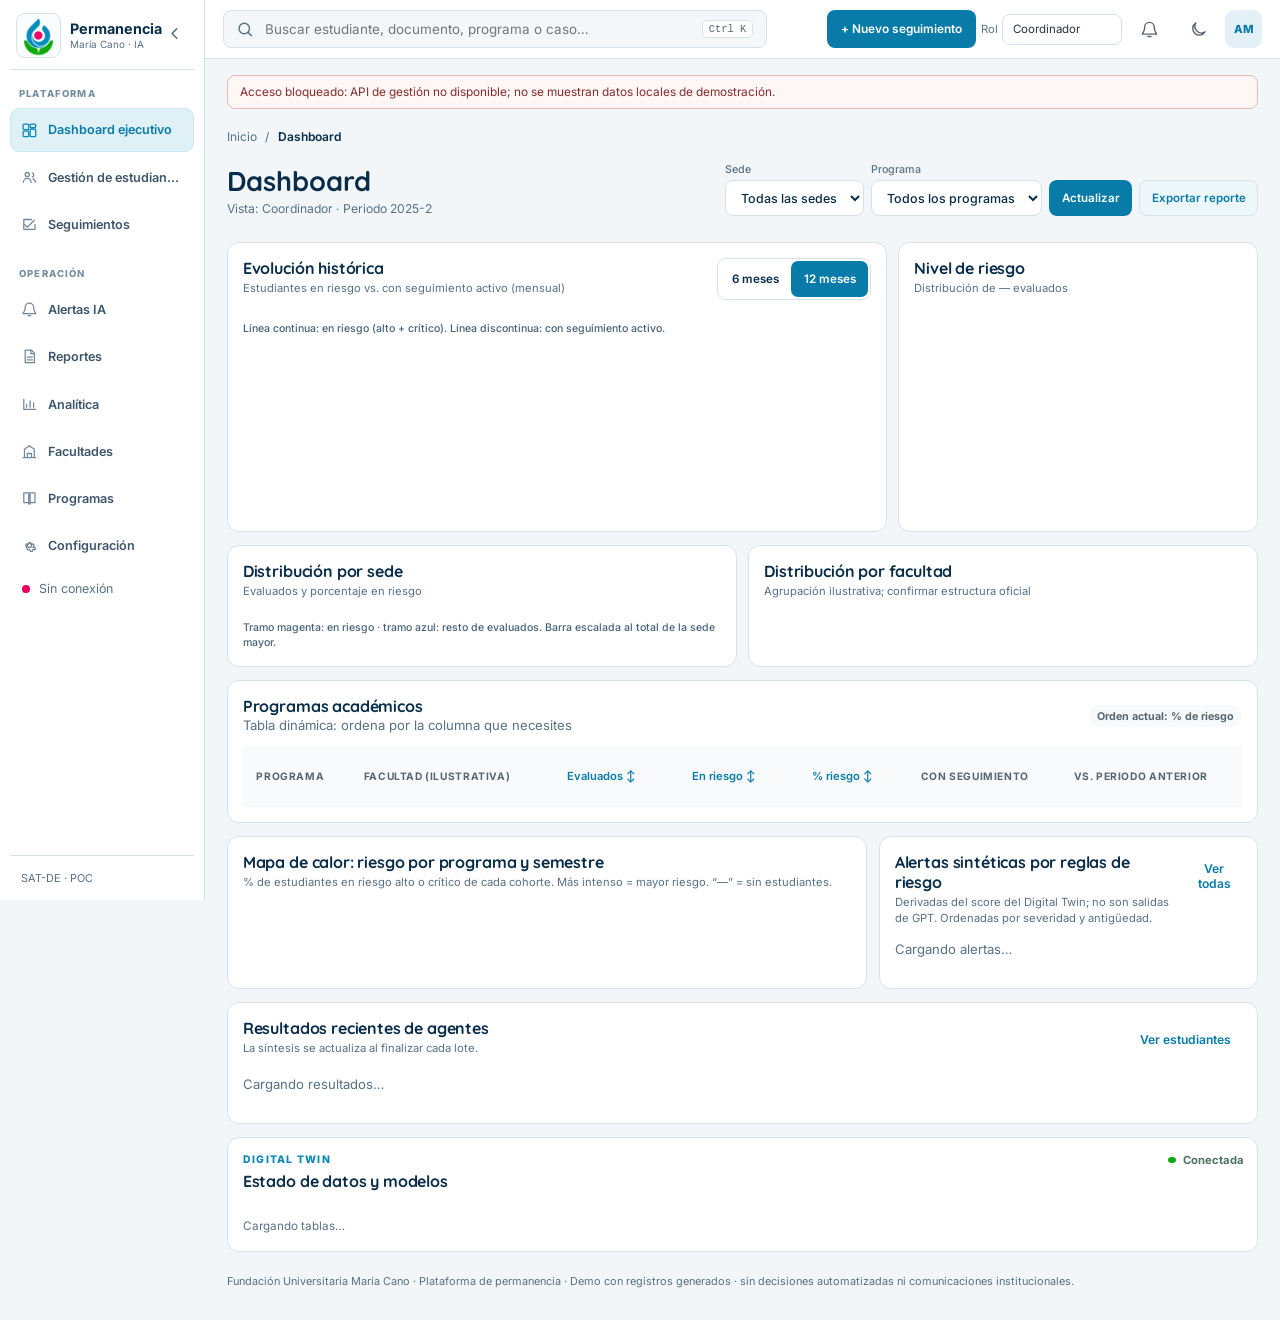
==== commit e23e967e: "Add persistence layer and feedback loop for SAT-FUMC platform - Implemented Azure SQL repository wit" ====
--- a/azure/agent_platform/static/index.html
+++ b/azure/agent_platform/static/index.html
@@ -9,7 +9,7 @@
     <link rel="preconnect" href="https://fonts.gstatic.com" crossorigin>
     <link href="https://fonts.googleapis.com/css2?family=Inter:wght@400;500;600;700&family=Quicksand:wght@500;600;700&display=swap" rel="stylesheet">
     <link rel="stylesheet" href="styles.css?v=20261106-16">
-    <script src="dashboard.js?v=20261106-16" defer></script>
+    <script src="dashboard.js?v=20261109-17" defer></script>
   </head>
   <body>
     <div id="app-shell" class="app-shell">
@@ -60,7 +60,7 @@
               <section class="panel chart-panel"><div class="panel-heading"><div><h2>Distribución por facultad</h2><p class="panel-subtitle">Agrupación ilustrativa; confirmar estructura oficial</p></div></div><div id="faculty-chart" class="bar-chart"></div></section>
             </div>
             <section class="panel table-panel program-table-panel"><div class="table-toolbar"><div><h2>Programas académicos</h2><span class="muted">Tabla dinámica: ordena por la columna que necesites</span></div><span id="program-sort-label" class="panel-tag">Orden actual: % de riesgo</span></div><div class="table-scroll"><table id="program-summary-table" class="student-table"><caption class="sr-only">Evaluados, en riesgo y seguimientos por programa</caption><thead><tr><th scope="col">Programa</th><th scope="col">Facultad (ilustrativa)</th><th scope="col"><button class="sort-button" type="button" data-program-sort="total">Evaluados ↕</button></th><th scope="col"><button class="sort-button" type="button" data-program-sort="high">En riesgo ↕</button></th><th scope="col"><button class="sort-button" type="button" data-program-sort="rate">% riesgo ↕</button></th><th scope="col">Con seguimiento</th><th scope="col">Vs. periodo anterior</th></tr></thead><tbody id="program-summary-rows"></tbody></table></div></section>
-            <div class="dashboard-lower-grid"><section class="panel chart-panel heatmap-panel"><div class="panel-heading"><div><h2>Mapa de calor: riesgo por programa y semestre</h2><p class="panel-subtitle">% de estudiantes en riesgo alto o crítico de cada cohorte. Más intenso = mayor riesgo. “—” = sin estudiantes.</p></div></div><div id="risk-heatmap" class="heatmap-scroll"></div></section><section class="panel recent-panel"><div class="panel-heading"><div><h2>Alertas generadas por IA</h2><p class="panel-subtitle">Ordenadas por severidad y antigüedad</p></div><button class="text-button" data-view-link="alerts" type="button">Ver todas</button></div><p id="dashboard-alerts-empty" class="muted">Cargando alertas…</p><ul id="dashboard-alerts-list" class="alert-feed"></ul></section></div>
+            <div class="dashboard-lower-grid"><section class="panel chart-panel heatmap-panel"><div class="panel-heading"><div><h2>Mapa de calor: riesgo por programa y semestre</h2><p class="panel-subtitle">% de estudiantes en riesgo alto o crítico de cada cohorte. Más intenso = mayor riesgo. “—” = sin estudiantes.</p></div></div><div id="risk-heatmap" class="heatmap-scroll"></div></section><section class="panel recent-panel"><div class="panel-heading"><div><h2>Alertas sintéticas por reglas de riesgo</h2><p class="panel-subtitle">Derivadas del score del Digital Twin; no son salidas de GPT. Ordenadas por severidad y antigüedad.</p></div><button class="text-button" data-view-link="alerts" type="button">Ver todas</button></div><p id="dashboard-alerts-empty" class="muted">Cargando alertas…</p><ul id="dashboard-alerts-list" class="alert-feed"></ul></section></div>
             <section class="panel recent-panel results-panel"><div class="panel-heading"><div><h2>Resultados recientes de agentes</h2><p class="panel-subtitle">La síntesis se actualiza al finalizar cada lote.</p></div><button class="text-button" data-view-link="students" type="button">Ver estudiantes</button></div><p id="results-empty" class="muted">Cargando resultados…</p><ul id="results-list" class="pending-list"></ul></section>
             <section class="panel database-panel"><div class="panel-heading"><div><p class="eyebrow">DIGITAL TWIN</p><h2>Estado de datos y modelos</h2></div><span class="database-state"><span class="status-dot"></span>Conectada</span></div><div id="synthetic-db-cards" class="database-metrics" aria-live="polite"></div><p id="synthetic-db-status" class="inline-status">Cargando tablas…</p></section>
           </section>
@@ -96,10 +96,10 @@
 
           <section id="view-programs" class="view" aria-labelledby="programs-title" hidden><div class="breadcrumb"><span>Inicio</span><span aria-hidden="true">/</span><strong>Programas</strong></div><div class="view-heading"><div><h1 id="programs-title">Programas académicos</h1><p class="view-subtitle">Distribución y seguimiento por programa de la Universidad.</p></div><button id="programs-refresh" class="secondary" type="button">Actualizar</button></div><section class="panel table-panel"><div class="table-scroll"><table class="student-table"><caption class="sr-only">Estudiantes evaluados, riesgo y seguimientos por programa</caption><thead><tr><th scope="col">Programa</th><th scope="col">Facultad</th><th scope="col">Evaluados</th><th scope="col">En riesgo</th><th scope="col">% riesgo</th><th scope="col">Con seguimiento</th><th scope="col">Acción</th></tr></thead><tbody id="program-rows"></tbody></table></div></section></section>
 
-          <section id="view-reports" class="view" aria-labelledby="reports-title" hidden><div class="view-heading"><div><p class="eyebrow">REPORTES · EXPORTACIÓN CONTROLADA</p><h1 id="reports-title">Reportes</h1><p class="view-subtitle">Descarga los resultados generados y sus decisiones existentes; no se incluyen prompts ni contenido bruto de fuentes.</p></div></div><section class="panel report-card"><h2>Resultados multiagente para análisis</h2><p class="muted">La exportación consulta la API protegida de Power BI y genera un CSV en este navegador.</p><button id="export-reviews" type="button">Descargar CSV de resultados</button><p id="report-status" class="inline-status" aria-live="polite"></p></section><section class="panel report-card"><h2>Resumen ejecutivo</h2><div id="report-summary" class="database-metrics"></div></section></section>
+          <section id="view-reports" class="view" aria-labelledby="reports-title" hidden><div class="view-heading"><div><p class="eyebrow">REPORTES · EXPORTACIÓN CONTROLADA</p><h1 id="reports-title">Reportes</h1><p class="view-subtitle">Descarga los resultados generados y sus decisiones existentes; no se incluyen prompts ni contenido bruto de fuentes.</p></div></div><section class="panel report-card"><h2>Resultados multiagente para análisis</h2><p class="muted">La exportación consulta la API protegida de la plataforma y genera un CSV en este navegador.</p><button id="export-reviews" type="button">Descargar CSV de resultados</button><p id="report-status" class="inline-status" aria-live="polite"></p></section><section class="panel report-card"><h2>Resumen ejecutivo</h2><div id="report-summary" class="database-metrics"></div></section></section>
 
           <section id="view-settings" class="view" aria-labelledby="settings-title" hidden><div class="view-heading"><div><p class="eyebrow">CONFIGURACIÓN DE LA DEMO</p><h1 id="settings-title">Configuración</h1><p class="view-subtitle">Vista de solo lectura para evitar que la interfaz altere recursos o límites de Azure.</p></div><button id="settings-refresh" class="secondary" type="button">Verificar conexión</button></div><section class="panel settings-grid"><div><span>Modo de datos</span><strong id="setting-data-mode">—</strong></div><div><span>Periodo / corte</span><strong id="setting-period">—</strong></div><div><span>Máximo de lote</span><strong id="setting-batch-limit">—</strong></div><div><span>Umbral crítico</span><strong id="setting-critical-threshold">—</strong></div><div><span>Actualización automática</span><strong>30 segundos</strong></div><div><span>Acciones externas</span><strong>Deshabilitadas</strong></div></section><p id="settings-status" class="inline-status" aria-live="polite"></p></section>
-          <footer class="app-footer">Fundación Universitaria María Cano · Plataforma de permanencia · Demo con registros generados · sin decisiones ni comunicaciones institucionales.</footer>
+          <footer class="app-footer">Fundación Universitaria María Cano · Plataforma de permanencia · Demo con registros generados · sin decisiones automatizadas ni comunicaciones institucionales.</footer>
         </main>
       </div>
     </div>
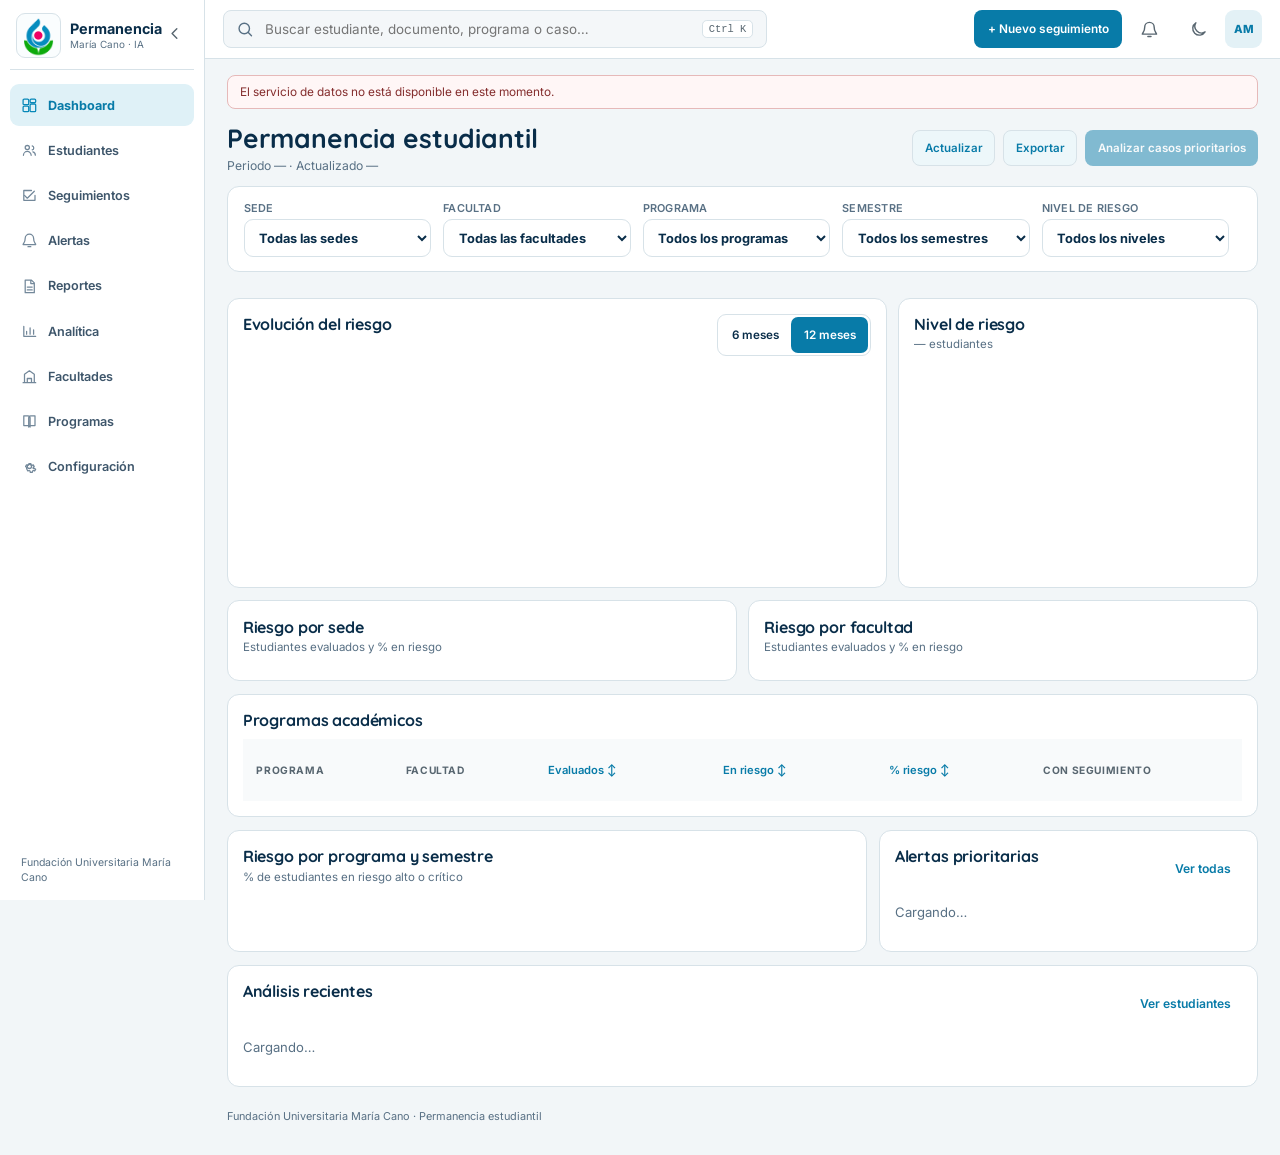
==== commit cf22c713: "UPdate: ctualizacion de los archivos del repositorio, cambios en la infraestuctura y la documentacio" ====
--- a/azure/agent_platform/static/index.html
+++ b/azure/agent_platform/static/index.html
@@ -8,8 +8,8 @@
     <link rel="preconnect" href="https://fonts.googleapis.com">
     <link rel="preconnect" href="https://fonts.gstatic.com" crossorigin>
     <link href="https://fonts.googleapis.com/css2?family=Inter:wght@400;500;600;700&family=Quicksand:wght@500;600;700&display=swap" rel="stylesheet">
-    <link rel="stylesheet" href="styles.css?v=20261106-16">
-    <script src="dashboard.js?v=20261109-17" defer></script>
+    <link rel="stylesheet" href="styles.css?v=20261112-31">
+    <script src="dashboard.js?v=20261112-33" defer></script>
   </head>
   <body>
     <div id="app-shell" class="app-shell">
@@ -20,86 +20,95 @@
           <button id="sidebar-collapse" class="icon-button collapse-button" type="button" aria-label="Plegar menú" aria-expanded="true" title="Plegar menú"><svg viewBox="0 0 24 24" aria-hidden="true"><path d="m15 18-6-6 6-6"/></svg></button>
         </div>
         <nav class="side-nav">
-          <p class="nav-caption">PLATAFORMA</p>
-          <button class="nav-item active" type="button" data-view="dashboard" title="Dashboard ejecutivo"><svg viewBox="0 0 24 24" aria-hidden="true"><rect x="3" y="3" width="8" height="8" rx="1.5"/><rect x="13" y="3" width="8" height="5" rx="1.5"/><rect x="13" y="10" width="8" height="11" rx="1.5"/><rect x="3" y="13" width="8" height="8" rx="1.5"/></svg><span>Dashboard ejecutivo</span></button>
-          <button class="nav-item" type="button" data-view="students" title="Gestión de estudiantes"><svg viewBox="0 0 24 24" aria-hidden="true"><circle cx="9" cy="8" r="3"/><path d="M3.5 19a5.5 5.5 0 0 1 11 0M16 5.5a3 3 0 0 1 0 5.8M17 14a5 5 0 0 1 3.5 4.8"/></svg><span>Gestión de estudiantes</span></button>
+          <button class="nav-item active" type="button" data-view="dashboard" title="Dashboard"><svg viewBox="0 0 24 24" aria-hidden="true"><rect x="3" y="3" width="8" height="8" rx="1.5"/><rect x="13" y="3" width="8" height="5" rx="1.5"/><rect x="13" y="10" width="8" height="11" rx="1.5"/><rect x="3" y="13" width="8" height="8" rx="1.5"/></svg><span>Dashboard</span></button>
+          <button class="nav-item" type="button" data-view="students" title="Estudiantes"><svg viewBox="0 0 24 24" aria-hidden="true"><circle cx="9" cy="8" r="3"/><path d="M3.5 19a5.5 5.5 0 0 1 11 0M16 5.5a3 3 0 0 1 0 5.8M17 14a5 5 0 0 1 3.5 4.8"/></svg><span>Estudiantes</span></button>
           <button class="nav-item" type="button" data-view="followups" title="Seguimientos"><svg viewBox="0 0 24 24" aria-hidden="true"><path d="m5 12 4 4L19 6"/><path d="M20 12v7H4V5h11"/></svg><span>Seguimientos</span><span id="sidebar-followups-count" class="nav-count" hidden></span></button>
-          <p class="nav-caption nav-caption-lower">OPERACIÓN</p>
-          <button class="nav-item" type="button" data-view="alerts" title="Alertas IA"><svg viewBox="0 0 24 24" aria-hidden="true"><path d="M18 9a6 6 0 0 0-12 0c0 7-3 7-3 9h18c0-2-3-2-3-9M10 21h4"/></svg><span>Alertas IA</span><span id="sidebar-alerts-count" class="nav-count" hidden></span></button>
+          <button class="nav-item" type="button" data-view="alerts" title="Alertas"><svg viewBox="0 0 24 24" aria-hidden="true"><path d="M18 9a6 6 0 0 0-12 0c0 7-3 7-3 9h18c0-2-3-2-3-9M10 21h4"/></svg><span>Alertas</span><span id="sidebar-alerts-count" class="nav-count" hidden></span></button>
           <button class="nav-item" type="button" data-view="reports" title="Reportes"><svg viewBox="0 0 24 24" aria-hidden="true"><path d="M6 3h9l4 4v14H6zM14 3v5h5M9 13h7M9 17h7"/></svg><span>Reportes</span></button>
           <button class="nav-item" type="button" data-view="analytics" title="Analítica"><svg viewBox="0 0 24 24" aria-hidden="true"><path d="M4 19V5m0 14h17M8 16v-4m5 4V7m5 9v-6"/></svg><span>Analítica</span></button>
           <button class="nav-item" type="button" data-view="faculties" title="Facultades"><svg viewBox="0 0 24 24" aria-hidden="true"><path d="M3 21h18M5 21V9l7-5 7 5v12M9 21v-6h6v6"/></svg><span>Facultades</span></button>
           <button class="nav-item" type="button" data-view="programs" title="Programas"><svg viewBox="0 0 24 24" aria-hidden="true"><path d="M4 4h6a3 3 0 0 1 3 3v13a2 2 0 0 0-2-2H4zM20 4h-6a3 3 0 0 0-3 3v13a2 2 0 0 1 2-2h7z"/></svg><span>Programas</span></button>
           <button class="nav-item" type="button" data-view="settings" title="Configuración"><svg viewBox="0 0 24 24" aria-hidden="true"><circle cx="12" cy="12" r="3"/><path d="m19.4 15 .1.1 1.4 1.1-1.4 2.4-1.7-.7a8 8 0 0 1-1.4.8l-.3 1.8h-2.8l-.3-1.8a8 8 0 0 1-1.4-.8l-1.7.7-1.4-2.4L8 15a8 8 0 0 1 0-1.6l-1.5-1.1 1.4-2.4 1.7.7a8 8 0 0 1 1.4-.8l.3-1.8h2.8l.3 1.8a8 8 0 0 1 1.4.8l1.7-.7 1.4 2.4-1.5 1.1a8 8 0 0 1 0 1.6Z"/></svg><span>Configuración</span></button>
-          <div class="nav-status"><span id="sidebar-status-dot" class="status-dot"></span><span id="sidebar-status-text">Conectando…</span></div>
+          <span id="sidebar-status-dot" class="status-dot" hidden></span>
         </nav>
-        <div class="sidebar-bottom"><div class="period-card" hidden><span>Periodo académico</span><strong id="sidebar-period">2025-2</strong><span>Datos de demostración</span></div><span class="sidebar-version">SAT-DE · POC</span></div>
+        <div class="sidebar-bottom"><span class="sidebar-version">Fundación Universitaria María Cano</span></div>
       </aside>
       <div class="app-main">
         <header class="topbar">
           <button id="mobile-menu" class="icon-button mobile-menu" type="button" aria-label="Abrir menú" aria-expanded="false" title="Abrir menú"><svg viewBox="0 0 24 24" aria-hidden="true"><path d="M4 6h16M4 12h16M4 18h16"/></svg></button>
           <form id="global-search-form" class="global-search" role="search"><svg viewBox="0 0 24 24" aria-hidden="true"><circle cx="10.8" cy="10.8" r="6.8"/><path d="m16 16 4.2 4.2"/></svg><input id="global-search" type="search" placeholder="Buscar estudiante, documento, programa o caso…" autocomplete="off" aria-label="Buscar estudiante, documento, programa o caso"><kbd>Ctrl K</kbd></form>
-          <div class="topbar-actions"><button id="quick-followup-button" class="topbar-cta" type="button">+ Nuevo seguimiento</button><span class="role-label">Rol</span><span class="role-value">Coordinador</span><button id="notifications-button" class="icon-button notification-button" type="button" title="Abrir alertas" aria-label="Abrir alertas"><svg viewBox="0 0 24 24" aria-hidden="true"><path d="M18 9a6 6 0 0 0-12 0c0 7-3 7-3 9h18c0-2-3-2-3-9M10 21h4"/></svg><span id="notification-count" class="notification-count" hidden></span></button><button id="theme-toggle" class="icon-button" type="button" title="Cambiar tema" aria-label="Cambiar tema claro u oscuro" aria-pressed="false"><svg viewBox="0 0 24 24" aria-hidden="true"><path d="M20.5 15.2A8.5 8.5 0 0 1 8.8 3.5 8.5 8.5 0 1 0 20.5 15.2Z"/></svg></button><span class="reviewer-avatar" aria-label="Coordinador de demostración">AM</span></div>
+          <div class="topbar-actions"><button id="quick-followup-button" class="topbar-cta" type="button">+ Nuevo seguimiento</button><button id="notifications-button" class="icon-button notification-button" type="button" title="Abrir alertas" aria-label="Abrir alertas"><svg viewBox="0 0 24 24" aria-hidden="true"><path d="M18 9a6 6 0 0 0-12 0c0 7-3 7-3 9h18c0-2-3-2-3-9M10 21h4"/></svg><span id="notification-count" class="notification-count" hidden></span></button><button id="theme-toggle" class="icon-button" type="button" title="Cambiar tema" aria-label="Cambiar tema claro u oscuro" aria-pressed="false"><svg viewBox="0 0 24 24" aria-hidden="true"><path d="M20.5 15.2A8.5 8.5 0 0 1 8.8 3.5 8.5 8.5 0 1 0 20.5 15.2Z"/></svg></button><span class="reviewer-avatar" aria-label="Usuario">AM</span></div>
         </header>
 
         <main class="workspace">
-          <section id="auth-notice" class="notice" role="status" aria-live="polite">Comprobando autenticación Entra…</section>
-          <a id="login-link" href="/.auth/login/aad?post_login_redirect_uri=/" hidden>Iniciar sesión con Entra</a>
+          <section id="auth-notice" class="notice" role="status" aria-live="polite" hidden></section>
+          <a id="login-link" href="/.auth/login/aad?post_login_redirect_uri=/" hidden>Iniciar sesión</a>
 
           <section id="view-dashboard" class="view active-view" aria-labelledby="dashboard-title">
-            <div class="breadcrumb"><span>Inicio</span><span aria-hidden="true">/</span><strong>Dashboard</strong></div>
-            <div class="dashboard-title-row"><div><h1 id="dashboard-title">Dashboard</h1><p class="view-subtitle">Vista: Coordinador · Periodo <span id="dashboard-period">2025-2</span></p></div><div class="dashboard-actions"><label class="compact-field">Sede<select id="dashboard-campus-filter"><option value="">Todas las sedes</option></select></label><label class="compact-field">Programa<select id="dashboard-program-filter"><option value="">Todos los programas</option></select></label><button id="dashboard-refresh" class="primary-action" type="button">Actualizar</button><button id="dashboard-export" class="secondary" type="button">Exportar reporte</button></div></div>
-            <div class="dashboard-state-row" aria-hidden="true"><span id="dashboard-poc-state"></span><span id="dashboard-cut"></span><span id="dashboard-last-updated"></span><button id="poc-toggle-button" type="button" disabled></button></div>
+            <div class="dashboard-title-row">
+              <div><h1 id="dashboard-title">Permanencia estudiantil</h1><p class="view-subtitle">Periodo <span id="dashboard-period">—</span> · Actualizado <span id="dashboard-last-updated">—</span></p></div>
+              <div class="dashboard-actions"><button id="dashboard-refresh" class="secondary" type="button">Actualizar</button><button id="dashboard-export" class="secondary" type="button">Exportar</button><button id="batch-run-button" class="primary-action" type="button" disabled>Analizar casos prioritarios</button></div>
+            </div>
+            <p id="batch-status" class="batch-status" role="status" aria-live="polite" hidden></p>
+            <div class="filter-bar panel" role="group" aria-label="Filtros del dashboard">
+              <label class="filter-field"><span>Sede</span><select id="dashboard-campus-filter"><option value="">Todas las sedes</option></select></label>
+              <label class="filter-field"><span>Facultad</span><select id="dashboard-faculty-filter"><option value="">Todas las facultades</option></select></label>
+              <label class="filter-field"><span>Programa</span><select id="dashboard-program-filter"><option value="">Todos los programas</option></select></label>
+              <label class="filter-field"><span>Semestre</span><select id="dashboard-semester-filter"><option value="">Todos los semestres</option></select></label>
+              <label class="filter-field"><span>Nivel de riesgo</span><select id="dashboard-risk-filter"><option value="">Todos los niveles</option></select></label>
+              <div class="filter-actions"><span id="dashboard-filter-summary" class="filter-summary"></span><button id="dashboard-clear-filters" class="text-button" type="button" hidden>Limpiar filtros</button></div>
+            </div>
+            <div class="dashboard-state-row" hidden><span id="dashboard-poc-state"></span><button id="poc-toggle-button" type="button" disabled></button></div>
             <div id="aggregate-cards" class="dashboard-kpis" aria-live="polite"></div>
             <div class="dashboard-primary-grid">
-              <section class="panel chart-panel trend-panel"><div class="panel-heading"><div><h2>Evolución histórica</h2><p class="panel-subtitle">Estudiantes en riesgo vs. con seguimiento activo (mensual)</p></div><div class="segmented-control" role="group" aria-label="Rango de tendencia"><button type="button" data-trend-range="6">6 meses</button><button class="active" type="button" data-trend-range="12">12 meses</button></div></div><div id="trend-chart" class="trend-chart"></div><p class="chart-footnote">Línea continua: en riesgo (alto + crítico). Línea discontinua: con seguimiento activo.</p></section>
-              <section class="panel chart-panel risk-panel"><div class="panel-heading"><div><h2>Nivel de riesgo</h2><p class="panel-subtitle">Distribución de <span id="risk-donut-total">—</span> evaluados</p></div></div><div id="risk-donut" class="risk-donut-layout"></div></section>
+              <section class="panel chart-panel trend-panel"><div class="panel-heading"><h2>Evolución del riesgo</h2><div class="segmented-control" role="group" aria-label="Rango de tendencia"><button type="button" data-trend-range="6">6 meses</button><button class="active" type="button" data-trend-range="12">12 meses</button></div></div><div id="trend-chart" class="trend-chart"></div></section>
+              <section class="panel chart-panel risk-panel"><div class="panel-heading"><div><h2>Nivel de riesgo</h2><p class="panel-subtitle"><span id="risk-donut-total">—</span> estudiantes</p></div></div><div id="risk-donut" class="risk-donut-layout"></div></section>
             </div>
             <div class="dashboard-distribution-grid">
-              <section class="panel chart-panel"><div class="panel-heading"><div><h2>Distribución por sede</h2><p class="panel-subtitle">Evaluados y porcentaje en riesgo</p></div></div><div id="campus-chart" class="bar-chart"></div><p class="chart-footnote">Tramo magenta: en riesgo · tramo azul: resto de evaluados. Barra escalada al total de la sede mayor.</p></section>
-              <section class="panel chart-panel"><div class="panel-heading"><div><h2>Distribución por facultad</h2><p class="panel-subtitle">Agrupación ilustrativa; confirmar estructura oficial</p></div></div><div id="faculty-chart" class="bar-chart"></div></section>
+              <section class="panel chart-panel"><div class="panel-heading"><div><h2>Riesgo por sede</h2><p class="panel-subtitle">Estudiantes evaluados y % en riesgo</p></div></div><div id="campus-chart" class="bar-chart"></div></section>
+              <section class="panel chart-panel"><div class="panel-heading"><div><h2>Riesgo por facultad</h2><p class="panel-subtitle">Estudiantes evaluados y % en riesgo</p></div></div><div id="faculty-chart" class="bar-chart"></div></section>
             </div>
-            <section class="panel table-panel program-table-panel"><div class="table-toolbar"><div><h2>Programas académicos</h2><span class="muted">Tabla dinámica: ordena por la columna que necesites</span></div><span id="program-sort-label" class="panel-tag">Orden actual: % de riesgo</span></div><div class="table-scroll"><table id="program-summary-table" class="student-table"><caption class="sr-only">Evaluados, en riesgo y seguimientos por programa</caption><thead><tr><th scope="col">Programa</th><th scope="col">Facultad (ilustrativa)</th><th scope="col"><button class="sort-button" type="button" data-program-sort="total">Evaluados ↕</button></th><th scope="col"><button class="sort-button" type="button" data-program-sort="high">En riesgo ↕</button></th><th scope="col"><button class="sort-button" type="button" data-program-sort="rate">% riesgo ↕</button></th><th scope="col">Con seguimiento</th><th scope="col">Vs. periodo anterior</th></tr></thead><tbody id="program-summary-rows"></tbody></table></div></section>
-            <div class="dashboard-lower-grid"><section class="panel chart-panel heatmap-panel"><div class="panel-heading"><div><h2>Mapa de calor: riesgo por programa y semestre</h2><p class="panel-subtitle">% de estudiantes en riesgo alto o crítico de cada cohorte. Más intenso = mayor riesgo. “—” = sin estudiantes.</p></div></div><div id="risk-heatmap" class="heatmap-scroll"></div></section><section class="panel recent-panel"><div class="panel-heading"><div><h2>Alertas sintéticas por reglas de riesgo</h2><p class="panel-subtitle">Derivadas del score del Digital Twin; no son salidas de GPT. Ordenadas por severidad y antigüedad.</p></div><button class="text-button" data-view-link="alerts" type="button">Ver todas</button></div><p id="dashboard-alerts-empty" class="muted">Cargando alertas…</p><ul id="dashboard-alerts-list" class="alert-feed"></ul></section></div>
-            <section class="panel recent-panel results-panel"><div class="panel-heading"><div><h2>Resultados recientes de agentes</h2><p class="panel-subtitle">La síntesis se actualiza al finalizar cada lote.</p></div><button class="text-button" data-view-link="students" type="button">Ver estudiantes</button></div><p id="results-empty" class="muted">Cargando resultados…</p><ul id="results-list" class="pending-list"></ul></section>
-            <section class="panel database-panel"><div class="panel-heading"><div><p class="eyebrow">DIGITAL TWIN</p><h2>Estado de datos y modelos</h2></div><span class="database-state"><span class="status-dot"></span>Conectada</span></div><div id="synthetic-db-cards" class="database-metrics" aria-live="polite"></div><p id="synthetic-db-status" class="inline-status">Cargando tablas…</p></section>
+            <section class="panel table-panel program-table-panel"><div class="table-toolbar"><h2>Programas académicos</h2></div><div class="table-scroll"><table id="program-summary-table" class="student-table"><caption class="sr-only">Evaluados, en riesgo y seguimientos por programa</caption><thead><tr><th scope="col">Programa</th><th scope="col">Facultad</th><th scope="col"><button class="sort-button" type="button" data-program-sort="total">Evaluados ↕</button></th><th scope="col"><button class="sort-button" type="button" data-program-sort="high">En riesgo ↕</button></th><th scope="col"><button class="sort-button" type="button" data-program-sort="rate">% riesgo ↕</button></th><th scope="col">Con seguimiento</th></tr></thead><tbody id="program-summary-rows"></tbody></table></div></section>
+            <div class="dashboard-lower-grid">
+              <section class="panel chart-panel heatmap-panel"><div class="panel-heading"><div><h2>Riesgo por programa y semestre</h2><p class="panel-subtitle">% de estudiantes en riesgo alto o crítico</p></div></div><div id="risk-heatmap" class="heatmap-scroll"></div></section>
+              <section class="panel recent-panel"><div class="panel-heading"><h2>Alertas prioritarias</h2><button class="text-button" data-view-link="alerts" type="button">Ver todas</button></div><p id="dashboard-alerts-empty" class="muted">Cargando…</p><ul id="dashboard-alerts-list" class="alert-feed"></ul></section>
+            </div>
+            <section class="panel recent-panel results-panel"><div class="panel-heading"><h2>Análisis recientes</h2><button class="text-button" data-view-link="students" type="button">Ver estudiantes</button></div><p id="results-empty" class="muted">Cargando…</p><ul id="results-list" class="pending-list"></ul></section>
           </section>
 
           <section id="view-students" class="view" aria-labelledby="students-title" hidden>
             <div class="breadcrumb"><span>Inicio</span><span aria-hidden="true">/</span><strong>Estudiantes</strong></div>
-            <div class="page-heading-row"><div><h1 id="students-title">Gestión de estudiantes</h1><p class="view-subtitle">Score IA de 0 a 100; mayor valor indica mayor riesgo.</p></div><div class="page-actions"><button id="student-refresh" class="icon-button" type="button" title="Actualizar listado" aria-label="Actualizar listado"><svg viewBox="0 0 24 24" aria-hidden="true"><path d="M20 7v5h-5M4 17v-5h5"/><path d="M6 9a7 7 0 0 1 12-2M6 15a7 7 0 0 0 12 2"/></svg></button><button id="students-batch-button" class="secondary" type="button">Actualizar</button><button id="students-export-button" class="secondary" type="button">Exportar CSV</button><button id="students-assign-button" type="button" disabled>Asignar responsable</button></div></div>
-            <section class="filter-panel panel"><div class="filterbar"><label class="search-field"><span class="sr-only">Buscar por código</span><input id="students-search" type="search" placeholder="⌕  Nombre o documento" autocomplete="off"></label><label class="compact-field">Sede<select id="filter-campus"><option value="">Todas</option></select></label><label class="compact-field">Programa<select id="filter-program"><option value="">Todos</option></select></label><details class="advanced-filters"><summary>Más filtros</summary><div class="advanced-filter-fields"><label>Facultad<select id="filter-faculty"><option value="">Todas</option></select></label><label>Ciudad<select id="filter-city"><option value="">Todas</option></select></label><label>Semestre<select id="filter-semester"><option value="">Todos</option><option value="1">1</option><option value="2">2</option><option value="3">3</option><option value="4">4</option><option value="5">5</option><option value="6">6</option><option value="7">7</option><option value="8">8</option><option value="9">9</option></select></label><label>Estado<select id="filter-status"><option value="">Todos</option><option value="pending">Pendiente</option><option value="processing">En proceso</option><option value="processed">Procesado</option></select></label></div></details><button id="apply-filters" class="secondary" type="button">Aplicar</button></div><div class="risk-segments" role="group" aria-label="Filtrar por nivel de riesgo"><button type="button" class="risk-segment active" data-risk-segment="">Todos · <span id="risk-count-all">—</span></button><button type="button" class="risk-segment" data-risk-segment="critical">▲ Crítico · <span id="risk-count-critical">—</span></button><button type="button" class="risk-segment" data-risk-segment="Alto">◆ Alto · <span id="risk-count-high">—</span></button><button type="button" class="risk-segment" data-risk-segment="Medio">■ Medio · <span id="risk-count-medium">—</span></button><button type="button" class="risk-segment" data-risk-segment="Bajo">● Bajo · <span id="risk-count-low">—</span></button><label class="score-range">Score IA mínimo: <output id="score-min-label">0</output><input id="filter-min-score" type="range" min="0" max="100" value="0"></label><button id="clear-student-filters" class="text-button" type="button">Limpiar filtros</button></div></section>
+            <div class="page-heading-row"><div><h1 id="students-title">Gestión de estudiantes</h1><p class="view-subtitle">Casos ordenados por prioridad de atención.</p></div><div class="page-actions"><button id="student-refresh" class="icon-button" type="button" title="Actualizar listado" aria-label="Actualizar listado"><svg viewBox="0 0 24 24" aria-hidden="true"><path d="M20 7v5h-5M4 17v-5h5"/><path d="M6 9a7 7 0 0 1 12-2M6 15a7 7 0 0 0 12 2"/></svg></button><button id="students-batch-button" class="secondary" type="button">Analizar casos prioritarios</button><button id="students-export-button" class="secondary" type="button">Exportar CSV</button><button id="students-assign-button" type="button" disabled>Asignar responsable</button></div></div>
+            <section class="filter-panel panel"><div class="filterbar"><label class="search-field"><span class="sr-only">Buscar por código</span><input id="students-search" type="search" placeholder="⌕  Nombre o documento" autocomplete="off"></label><label class="compact-field">Sede<select id="filter-campus"><option value="">Todas</option></select></label><label class="compact-field">Programa<select id="filter-program"><option value="">Todos</option></select></label><details class="advanced-filters"><summary>Más filtros</summary><div class="advanced-filter-fields"><label>Facultad<select id="filter-faculty"><option value="">Todas</option></select></label><label>Ciudad<select id="filter-city"><option value="">Todas</option></select></label><label>Semestre<select id="filter-semester"><option value="">Todos</option><option value="1">1</option><option value="2">2</option><option value="3">3</option><option value="4">4</option><option value="5">5</option><option value="6">6</option><option value="7">7</option><option value="8">8</option><option value="9">9</option></select></label><label>Estado<select id="filter-status"><option value="">Todos</option><option value="pending">Pendiente</option><option value="processing">En proceso</option><option value="processed">Procesado</option></select></label></div></details><button id="apply-filters" class="secondary" type="button">Aplicar</button></div><div class="risk-segments" role="group" aria-label="Filtrar por nivel de riesgo"><button type="button" class="risk-segment active" data-risk-segment="">Todos · <span id="risk-count-all">—</span></button><button type="button" class="risk-segment" data-risk-segment="critical">▲ Crítico · <span id="risk-count-critical">—</span></button><button type="button" class="risk-segment" data-risk-segment="Alto">◆ Alto · <span id="risk-count-high">—</span></button><button type="button" class="risk-segment" data-risk-segment="Medio">■ Medio · <span id="risk-count-medium">—</span></button><button type="button" class="risk-segment" data-risk-segment="Bajo">● Bajo · <span id="risk-count-low">—</span></button><label class="score-range">Riesgo mínimo: <output id="score-min-label">0</output><input id="filter-min-score" type="range" min="0" max="100" value="0"></label><button id="clear-student-filters" class="text-button" type="button">Limpiar filtros</button></div></section>
             <label class="sr-only">Nivel de riesgo<select id="filter-risk"><option value="">Todos</option><option value="critical">Crítico</option><option value="Alto">Alto</option><option value="Medio">Medio</option><option value="Bajo">Bajo</option></select></label>
-            <div class="student-list-layout"><section class="panel table-panel"><div class="table-toolbar"><div><strong id="student-count">0 registros</strong><span class="muted"> · ordenado por Score IA (mayor primero)</span></div><span id="table-cut" class="panel-tag" hidden></span></div><div class="table-scroll"><table class="student-table"><caption class="sr-only">Listado de estudiantes y su estado de riesgo</caption><thead><tr><th scope="col">Estudiante</th><th scope="col">Programa</th><th scope="col">Ciudad</th><th scope="col">Sem.</th><th scope="col">Score IA</th><th scope="col">Nivel</th><th scope="col">Estado actual</th><th scope="col">Última intervención</th></tr></thead><tbody id="student-rows"></tbody></table></div><div class="pagination"><button id="previous-page" class="secondary" type="button">Anterior</button><span id="page-label">Página 1</span><button id="next-page" class="secondary" type="button">Siguiente</button></div><p id="student-list-status" class="inline-status" aria-live="polite"></p></section><aside id="student-quickview" class="panel quickview-panel"><div id="quickview-empty" class="empty-state"><h2>Vista rápida</h2><p>Selecciona un registro para revisar el score y las acciones disponibles.</p></div><div id="quickview-content" hidden></div></aside></div>
+            <div class="student-list-layout"><section class="panel table-panel"><div class="table-toolbar"><div><strong id="student-count">0 registros</strong><span class="muted"> · ordenado por riesgo (mayor primero)</span></div><span id="table-cut" class="panel-tag" hidden></span></div><div class="table-scroll"><table class="student-table"><caption class="sr-only">Listado de estudiantes y su estado de riesgo</caption><thead><tr><th scope="col">Estudiante</th><th scope="col">Programa</th><th scope="col">Ciudad</th><th scope="col">Sem.</th><th scope="col">Riesgo</th><th scope="col">Nivel</th><th scope="col">Estado actual</th><th scope="col">Última intervención</th></tr></thead><tbody id="student-rows"></tbody></table></div><div class="pagination"><button id="previous-page" class="secondary" type="button">Anterior</button><span id="page-label">Página 1</span><button id="next-page" class="secondary" type="button">Siguiente</button></div><p id="student-list-status" class="inline-status" aria-live="polite"></p></section><aside id="student-quickview" class="panel quickview-panel"><div id="quickview-empty" class="empty-state"><h2>Vista rápida</h2><p>Selecciona un estudiante para ver su riesgo y acciones.</p></div><div id="quickview-content" hidden></div></aside></div>
           </section>
 
           <section id="view-profile" class="view" aria-labelledby="profile-title" hidden>
-            <div class="breadcrumb"><button id="back-to-students" class="text-button" type="button">← Estudiantes</button><span aria-hidden="true">/</span><strong id="profile-breadcrumb">Perfil 360°</strong><div class="case-navigation"><button id="profile-previous" class="secondary" type="button">← Caso anterior</button><button id="profile-next" class="secondary" type="button">Caso siguiente →</button></div></div>
-            <section class="panel profile-header-card"><div class="profile-avatar" aria-hidden="true">LG</div><div id="profile-header-info"><p class="eyebrow">PERFIL 360°</p><h1 id="profile-title">Selecciona un estudiante</h1><p id="profile-subtitle" class="view-subtitle">Expediente académico y seguimiento.</p><div class="profile-status-chips"><span id="profile-risk" class="risk-badge risk-none">Sin selección</span><span id="profile-followup-chip" class="filter-pill" hidden>Sin seguimiento</span><span id="profile-period-chip" class="filter-pill">Periodo académico</span></div></div><div id="profile-gauges" class="profile-gauges"></div><div class="profile-actions"><button id="profile-register-followup" type="button">Registrar seguimiento</button><button id="profile-assign-responsible" class="secondary" type="button">Asignar responsable</button><button id="profile-export" class="secondary" type="button">Exportar ficha</button></div></section>
-            <div id="profile-tabs" class="profile-tabs" role="tablist" aria-label="Secciones del perfil 360°"><button class="profile-tab active" role="tab" aria-selected="true" data-profile-tab="summary">Resumen general</button><button class="profile-tab" role="tab" aria-selected="false" data-profile-tab="model">Evaluación del modelo</button><button class="profile-tab" role="tab" aria-selected="false" data-profile-tab="followups">Seguimientos</button><button class="profile-tab" role="tab" aria-selected="false" data-profile-tab="timeline">Línea de tiempo</button><button class="profile-tab" role="tab" aria-selected="false" data-profile-tab="documents">Documentos</button><button class="profile-tab" role="tab" aria-selected="false" data-profile-tab="recommendations">Recomendaciones IA</button></div>
-            <div id="profile-content" class="profile-grid" data-profile-panel="summary"><section class="panel profile-loading">Selecciona un registro para consultar las tablas académica, financiera y de bienestar.</section></div>
-            <section id="profile-analysis" class="panel review-panel" data-profile-panel="model" hidden aria-labelledby="analysis-title"><p class="eyebrow">ANÁLISIS AUTOMÁTICO · MULTIAGENTE</p><h2 id="analysis-title">Evaluación del modelo</h2><div id="analysis-content" class="review-content"></div></section>
-            <section id="profile-recommendations" class="panel review-panel" data-profile-panel="recommendations" hidden><p class="eyebrow">SÍNTESIS DEL LLM</p><h2>Recomendaciones de apoyo</h2><div id="recommendations-content" class="review-content"></div></section>
-            <section id="profile-followups-pane" class="panel" data-profile-panel="followups" hidden><div class="panel-heading"><div><h2>Seguimientos</h2><p class="panel-subtitle">Tareas guardadas para este ID sintético.</p></div></div><ul id="profile-followups-list" class="pending-list"></ul><p id="profile-followups-empty" class="empty-state" hidden>No hay seguimientos registrados para este perfil.</p></section>
-            <section id="profile-timeline-pane" class="panel" data-profile-panel="timeline" hidden><h2>Línea de tiempo</h2><p id="profile-timeline-empty" class="empty-state">Aún no hay eventos históricos persistidos para este perfil.</p></section>
-            <section id="profile-documents-pane" class="panel" data-profile-panel="documents" hidden><h2>Documentos</h2><p class="empty-state">No hay documentos conectados en este entorno de demostración.</p></section>
-            <section class="panel followup-create-panel"><div class="panel-heading"><div><p class="eyebrow">ACCIÓN OPERATIVA DE DEMO</p><h2>Crear seguimiento</h2></div></div><form id="profile-followup-form" class="followup-form"><label>Tipo<select name="action" required><option value="academic_advisor_review">Asesoría académica</option><option value="tutoring_review">Tutoría</option><option value="financial_aid_review">Ayuda financiera</option><option value="wellbeing_review">Bienestar</option></select></label><label>Fecha objetivo<input name="due_date" type="date"></label><button type="submit">Guardar seguimiento</button></form><p id="profile-followup-status" class="inline-status" aria-live="polite">Se registra en Azure Tables; no envía mensajes ni agenda citas.</p></section>
+            <div class="breadcrumb"><span>Inicio</span><span aria-hidden="true">/</span><button id="back-to-students" class="text-button" type="button">Estudiantes</button><span aria-hidden="true">/</span><strong id="profile-breadcrumb">Perfil 360°</strong><div class="case-navigation"><button id="profile-previous" class="secondary" type="button">← Caso anterior</button><button id="profile-next" class="secondary" type="button">Caso siguiente →</button></div></div>
+            <section class="panel profile-header-card"><div class="profile-avatar" aria-hidden="true">LG</div><div id="profile-header-info"><h1 id="profile-title">Selecciona un estudiante</h1><p id="profile-subtitle" class="view-subtitle">—</p><div class="profile-status-chips"><span id="profile-risk" class="risk-badge risk-none">Sin selección</span><span id="profile-followup-chip" class="filter-pill" hidden>Sin seguimiento</span><span id="profile-period-chip" class="filter-pill">Periodo académico</span></div></div><div id="profile-gauges" class="profile-gauges"></div><div class="profile-actions"><button id="profile-analyze" type="button" disabled>Generar plan</button><button id="profile-register-followup" class="secondary" type="button">Registrar seguimiento</button><button id="profile-assign-responsible" class="secondary" type="button">Asignar responsable</button><button id="profile-export" class="secondary" type="button">Exportar ficha</button></div></section>
+            <p id="profile-batch-status" class="panel-subtitle" role="status" aria-live="polite"></p>
+            <div id="profile-tabs" class="profile-tabs" role="tablist" aria-label="Secciones del perfil 360°"><button class="profile-tab active" role="tab" aria-selected="true" data-profile-tab="executive">Resumen ejecutivo</button><button class="profile-tab" role="tab" aria-selected="false" data-profile-tab="summary">Expediente</button><button class="profile-tab" role="tab" aria-selected="false" data-profile-tab="followups">Seguimientos</button></div>
+            <section id="profile-executive" class="exec-view" data-profile-panel="executive" aria-label="Resumen ejecutivo del estudiante"><p class="profile-loading">Selecciona un estudiante.</p></section>
+            <div id="profile-content" class="profile-grid" data-profile-panel="summary" hidden><section class="panel profile-loading">Selecciona un registro para consultar las tablas académica, financiera y de bienestar.</section></div>
+            <section id="profile-followups-pane" class="panel" data-profile-panel="followups" hidden><div class="panel-heading"><div><h2>Seguimientos</h2><p class="panel-subtitle">Acciones registradas para este estudiante.</p></div></div><ul id="profile-followups-list" class="pending-list"></ul><p id="profile-followups-empty" class="empty-state" hidden>No hay seguimientos registrados para este perfil.</p></section>
+            <section class="panel followup-create-panel"><div class="panel-heading"><div><h2>Crear seguimiento</h2></div></div><form id="profile-followup-form" class="followup-form"><label>Tipo<select name="action" required><option value="academic_advisor_review">Asesoría académica</option><option value="tutoring_review">Tutoría</option><option value="financial_aid_review">Ayuda financiera</option><option value="wellbeing_review">Bienestar</option></select></label><label>Fecha objetivo<input name="due_date" type="date"></label><button type="submit">Guardar seguimiento</button></form><p id="profile-followup-status" class="inline-status" aria-live="polite"></p></section>
           </section>
 
-          <section id="view-alerts" class="view" aria-labelledby="alerts-title" hidden><div class="view-heading"><div><p class="eyebrow">OPERACIÓN · REGLAS DE SCORE</p><h1 id="alerts-title">Alertas</h1><p class="view-subtitle">Alertas persistidas por riesgo alto/crítico; reconocer o resolver actualiza su estado.</p></div><button id="alerts-refresh" class="secondary" type="button">Actualizar alertas</button></div><div class="list-filters panel"><label>Estado<select id="alert-status"><option value="open">Abiertas (sin resolver)</option><option value="all">Todas</option><option value="resolved">Resueltas</option></select></label><button id="apply-alert-filter" type="button">Consultar</button></div><section class="panel table-panel"><div class="table-scroll"><table class="student-table"><thead><tr><th>Estudiante</th><th>Severidad</th><th>Probabilidad</th><th>Origen</th><th>Estado</th><th>Acciones</th></tr></thead><tbody id="alert-rows"></tbody></table></div><p id="alert-list-status" class="inline-status" aria-live="polite"></p></section></section>
+          <section id="view-alerts" class="view" aria-labelledby="alerts-title" hidden><div class="view-heading"><div><h1 id="alerts-title">Alertas</h1><p class="view-subtitle">Casos en riesgo alto o crítico que requieren atención.</p></div><button id="alerts-refresh" class="secondary" type="button">Actualizar alertas</button></div><div class="list-filters panel"><label>Estado<select id="alert-status"><option value="open">Abiertas (sin resolver)</option><option value="all">Todas</option><option value="resolved">Resueltas</option></select></label><button id="apply-alert-filter" type="button">Consultar</button></div><section class="panel table-panel"><div class="table-scroll"><table class="student-table"><thead><tr><th>Estudiante</th><th>Severidad</th><th>Probabilidad</th><th>Motivo</th><th>Estado</th><th>Acciones</th></tr></thead><tbody id="alert-rows"></tbody></table></div><p id="alert-list-status" class="inline-status" aria-live="polite"></p></section></section>
 
-          <section id="view-followups" class="view" aria-labelledby="followups-title" hidden><div class="view-heading"><div><p class="eyebrow">ACOMPAÑAMIENTO · REGISTRO DE CASOS</p><h1 id="followups-title">Seguimientos</h1><p class="view-subtitle">Tareas persistidas, asignadas y cerrables; no implican contacto externo.</p></div><button id="followups-refresh" class="secondary" type="button">Actualizar seguimientos</button></div><form id="new-followup-form" class="panel followup-form"><label>Código estudiante<input id="new-followup-student" name="student_id" required pattern="ST-SYN-[0-9]{6}" placeholder="ST-SYN-000001"></label><label>Acción<select name="action" required><option value="academic_advisor_review">Asesoría académica</option><option value="tutoring_review">Tutoría</option><option value="financial_aid_review">Ayuda financiera</option><option value="wellbeing_review">Bienestar</option></select></label><label>Fecha objetivo<input name="due_date" type="date"></label><button type="submit">Guardar seguimiento</button><p id="new-followup-status" class="inline-status" aria-live="polite"></p></form><div class="list-filters panel"><label>Estado<select id="followup-status"><option value="active">Activos</option><option value="all">Todos</option><option value="completed">Completados</option></select></label><button id="apply-followup-filter" type="button">Consultar</button></div><section class="panel table-panel"><div class="table-scroll"><table class="student-table"><thead><tr><th>Estudiante</th><th>Acción</th><th>Responsable</th><th>Fecha objetivo</th><th>Estado</th><th>Acciones</th></tr></thead><tbody id="followup-rows"></tbody></table></div><p id="followup-list-status" class="inline-status" aria-live="polite"></p></section></section>
+          <section id="view-followups" class="view" aria-labelledby="followups-title" hidden><div class="view-heading"><div><h1 id="followups-title">Seguimientos</h1><p class="view-subtitle">Acciones de acompañamiento asignadas y su estado.</p></div><button id="followups-refresh" class="secondary" type="button">Actualizar seguimientos</button></div><form id="new-followup-form" class="panel followup-form"><label>Código estudiante<input id="new-followup-student" name="student_id" required pattern="ST-SYN-[0-9]{6}" placeholder="Código del estudiante"></label><label>Acción<select name="action" required><option value="academic_advisor_review">Asesoría académica</option><option value="tutoring_review">Tutoría</option><option value="financial_aid_review">Ayuda financiera</option><option value="wellbeing_review">Bienestar</option></select></label><label>Fecha objetivo<input name="due_date" type="date"></label><button type="submit">Guardar seguimiento</button><p id="new-followup-status" class="inline-status" aria-live="polite"></p></form><div class="list-filters panel"><label>Estado<select id="followup-status"><option value="active">Activos</option><option value="all">Todos</option><option value="completed">Completados</option></select></label><button id="apply-followup-filter" type="button">Consultar</button></div><section class="panel table-panel"><div class="table-scroll"><table class="student-table"><thead><tr><th>Estudiante</th><th>Acción</th><th>Responsable</th><th>Fecha objetivo</th><th>Estado</th><th>Acciones</th></tr></thead><tbody id="followup-rows"></tbody></table></div><p id="followup-list-status" class="inline-status" aria-live="polite"></p></section></section>
 
-          <section id="view-analytics" class="view" aria-labelledby="analytics-title" hidden><div class="view-heading"><div><p class="eyebrow">ANALÍTICA · MISMO BACKEND DEL DASHBOARD</p><h1 id="analytics-title">Analítica</h1><p class="view-subtitle">Distribución y tendencia calculadas desde el corte sintético persistido.</p></div><button id="analytics-refresh" class="secondary" type="button">Actualizar analítica</button></div><div id="analytics-kpis" class="aggregate-grid dashboard-kpis"></div><div class="dashboard-grid"><section class="panel chart-panel"><h2>Riesgo por programa</h2><div id="analytics-program-chart" class="bar-chart"></div></section><section class="panel chart-panel"><h2>Riesgo por ciudad</h2><div id="analytics-city-chart" class="bar-chart"></div></section><section class="panel chart-panel"><h2>Riesgo por facultad</h2><div id="analytics-faculty-chart" class="bar-chart"></div></section><section class="panel chart-panel"><h2>Tendencia</h2><div id="analytics-trend-chart" class="trend-chart"></div></section></div></section>
+          <section id="view-analytics" class="view" aria-labelledby="analytics-title" hidden><div class="view-heading"><div><h1 id="analytics-title">Analítica</h1><p class="view-subtitle">Distribución y tendencia del riesgo.</p></div><button id="analytics-refresh" class="secondary" type="button">Actualizar analítica</button></div><div id="analytics-kpis" class="aggregate-grid dashboard-kpis"></div><div class="dashboard-grid"><section class="panel chart-panel"><h2>Riesgo por programa</h2><div id="analytics-program-chart" class="bar-chart"></div></section><section class="panel chart-panel"><h2>Riesgo por ciudad</h2><div id="analytics-city-chart" class="bar-chart"></div></section><section class="panel chart-panel"><h2>Riesgo por facultad</h2><div id="analytics-faculty-chart" class="bar-chart"></div></section><section class="panel chart-panel"><h2>Tendencia</h2><div id="analytics-trend-chart" class="trend-chart"></div></section></div></section>
 
-          <section id="view-faculties" class="view" aria-labelledby="faculties-title" hidden><div class="breadcrumb"><span>Inicio</span><span aria-hidden="true">/</span><strong>Facultades</strong></div><div class="view-heading"><div><h1 id="faculties-title">Facultades</h1><p class="view-subtitle">Agrupación ilustrativa del catálogo; confirmar estructura institucional oficial.</p></div><button id="faculties-refresh" class="secondary" type="button">Actualizar</button></div><section class="panel table-panel"><div class="table-scroll"><table class="student-table"><caption class="sr-only">Estudiantes y riesgo agregados por facultad</caption><thead><tr><th scope="col">Facultad</th><th scope="col">Programas</th><th scope="col">Evaluados</th><th scope="col">En riesgo</th><th scope="col">% riesgo</th><th scope="col">Acción</th></tr></thead><tbody id="faculty-rows"></tbody></table></div></section></section>
+          <section id="view-faculties" class="view" aria-labelledby="faculties-title" hidden><div class="breadcrumb"><span>Inicio</span><span aria-hidden="true">/</span><strong>Facultades</strong></div><div class="view-heading"><div><h1 id="faculties-title">Facultades</h1><p class="view-subtitle">Estudiantes evaluados y riesgo por facultad.</p></div><button id="faculties-refresh" class="secondary" type="button">Actualizar</button></div><section class="panel table-panel"><div class="table-scroll"><table class="student-table"><caption class="sr-only">Estudiantes y riesgo agregados por facultad</caption><thead><tr><th scope="col">Facultad</th><th scope="col">Programas</th><th scope="col">Evaluados</th><th scope="col">En riesgo</th><th scope="col">% riesgo</th><th scope="col">Acción</th></tr></thead><tbody id="faculty-rows"></tbody></table></div></section></section>
 
           <section id="view-programs" class="view" aria-labelledby="programs-title" hidden><div class="breadcrumb"><span>Inicio</span><span aria-hidden="true">/</span><strong>Programas</strong></div><div class="view-heading"><div><h1 id="programs-title">Programas académicos</h1><p class="view-subtitle">Distribución y seguimiento por programa de la Universidad.</p></div><button id="programs-refresh" class="secondary" type="button">Actualizar</button></div><section class="panel table-panel"><div class="table-scroll"><table class="student-table"><caption class="sr-only">Estudiantes evaluados, riesgo y seguimientos por programa</caption><thead><tr><th scope="col">Programa</th><th scope="col">Facultad</th><th scope="col">Evaluados</th><th scope="col">En riesgo</th><th scope="col">% riesgo</th><th scope="col">Con seguimiento</th><th scope="col">Acción</th></tr></thead><tbody id="program-rows"></tbody></table></div></section></section>
 
-          <section id="view-reports" class="view" aria-labelledby="reports-title" hidden><div class="view-heading"><div><p class="eyebrow">REPORTES · EXPORTACIÓN CONTROLADA</p><h1 id="reports-title">Reportes</h1><p class="view-subtitle">Descarga los resultados generados y sus decisiones existentes; no se incluyen prompts ni contenido bruto de fuentes.</p></div></div><section class="panel report-card"><h2>Resultados multiagente para análisis</h2><p class="muted">La exportación consulta la API protegida de la plataforma y genera un CSV en este navegador.</p><button id="export-reviews" type="button">Descargar CSV de resultados</button><p id="report-status" class="inline-status" aria-live="polite"></p></section><section class="panel report-card"><h2>Resumen ejecutivo</h2><div id="report-summary" class="database-metrics"></div></section></section>
+          <section id="view-reports" class="view" aria-labelledby="reports-title" hidden><div class="view-heading"><div><h1 id="reports-title">Reportes</h1><p class="view-subtitle">Descarga de resultados y decisiones registradas.</p></div></div><section class="panel report-card"><h2>Análisis de casos</h2><p class="muted"></p><button id="export-reviews" type="button">Descargar CSV</button><p id="report-status" class="inline-status" aria-live="polite"></p></section><section class="panel report-card"><h2>Resumen ejecutivo</h2><div id="report-summary" class="database-metrics"></div></section></section>
 
-          <section id="view-settings" class="view" aria-labelledby="settings-title" hidden><div class="view-heading"><div><p class="eyebrow">CONFIGURACIÓN DE LA DEMO</p><h1 id="settings-title">Configuración</h1><p class="view-subtitle">Vista de solo lectura para evitar que la interfaz altere recursos o límites de Azure.</p></div><button id="settings-refresh" class="secondary" type="button">Verificar conexión</button></div><section class="panel settings-grid"><div><span>Modo de datos</span><strong id="setting-data-mode">—</strong></div><div><span>Periodo / corte</span><strong id="setting-period">—</strong></div><div><span>Máximo de lote</span><strong id="setting-batch-limit">—</strong></div><div><span>Umbral crítico</span><strong id="setting-critical-threshold">—</strong></div><div><span>Actualización automática</span><strong>30 segundos</strong></div><div><span>Acciones externas</span><strong>Deshabilitadas</strong></div></section><p id="settings-status" class="inline-status" aria-live="polite"></p></section>
-          <footer class="app-footer">Fundación Universitaria María Cano · Plataforma de permanencia · Demo con registros generados · sin decisiones automatizadas ni comunicaciones institucionales.</footer>
+          <section id="view-settings" class="view" aria-labelledby="settings-title" hidden><div class="view-heading"><div><h1 id="settings-title">Configuración</h1><p class="view-subtitle">Parámetros de operación de la plataforma.</p></div><button id="settings-refresh" class="secondary" type="button">Actualizar</button></div><section class="panel settings-grid"><div><span>Periodo académico</span><strong id="setting-period">—</strong></div><div><span>Corte de evaluación</span><strong id="setting-cut">—</strong></div><div><span>Estudiantes evaluados</span><strong id="setting-students">—</strong></div><div><span>Umbral de riesgo crítico</span><strong id="setting-critical-threshold">—</strong></div></section><p id="settings-status" class="inline-status" aria-live="polite"></p></section>
+          <footer class="app-footer">Fundación Universitaria María Cano · Permanencia estudiantil</footer>
         </main>
       </div>
     </div>
--- a/azure/agent_platform/static/styles.css
+++ b/azure/agent_platform/static/styles.css
@@ -585,9 +585,6 @@
 .profile-status-chips { display: flex; flex-wrap: wrap; gap: .4rem; margin-top: .55rem; }
 .profile-gauges { display: flex; align-items: center; justify-content: center; gap: .65rem; }
 .profile-score-gauge { width: 112px; height: 112px; margin: 0; }
-.probability-ring { display: grid; align-content: center; justify-items: center; width: 80px; height: 80px; border: 7px solid var(--magenta); border-left-color: var(--line); border-radius: 50%; }
-.probability-ring strong { font: 700 1.15rem Quicksand, "Trebuchet MS", sans-serif; }
-.probability-ring span { color: var(--muted); font-size: .58rem; }
 .profile-actions { display: grid; gap: .35rem; }
 .profile-actions button { min-height: 40px; white-space: nowrap; }
 .case-navigation { display: flex; gap: .35rem; margin-left: auto; }
@@ -743,3 +740,200 @@
 .heatmap-cell[data-level="high"] { color: #fff; background: #ec5294; }
 .heatmap-cell[data-level="empty"] { color: #91a1ac; background: #f4f6f7; }
 .heatmap-cell:hover:not(:disabled) { color: #fff; border-color: #c90058; background: #d9005d; }
+
+/* ---- Design alignment (mockup) ---- */
+.arc-gauge { position: relative; display: grid; justify-items: center; align-content: center; width: 150px; height: 130px; margin: .4rem auto; }
+.arc-gauge svg { position: absolute; inset: 0; width: 100%; height: 100%; }
+.arc-gauge circle { fill: none; stroke-width: 11; stroke-linecap: round; }
+.arc-gauge .arc-track { stroke: var(--line); }
+.arc-gauge strong { position: relative; margin-top: .2rem; color: var(--ink); font: 700 2rem Quicksand, "Trebuchet MS", sans-serif; }
+.arc-gauge span { position: relative; color: var(--muted); font-size: .66rem; }
+.arc-gauge-lg { width: 170px; height: 150px; }
+.profile-gauges .arc-gauge { margin: 0; }
+.profile-grid { grid-template-columns: minmax(0, 1fr) minmax(250px, 300px); align-items: start; }
+.profile-main-col { display: grid; grid-template-columns: repeat(2, minmax(0, 1fr)); gap: .9rem; min-width: 0; }
+.profile-main-col > .profile-metrics-grid, .profile-main-col > .profile-card:last-child { grid-column: 1 / -1; }
+.profile-main-col .profile-metrics-grid { grid-template-columns: repeat(4, minmax(0, 1fr)); }
+.profile-side-col { display: grid; gap: .9rem; min-width: 0; }
+.priority-queue { display: grid; gap: .35rem; margin: 0 0 .6rem; padding: 0; list-style: none; }
+.queue-item { display: flex; justify-content: space-between; width: 100%; min-height: 40px; padding: .5rem .7rem; border: 0; border-radius: var(--radius-md); color: var(--ink); background: transparent; font-size: .8rem; font-weight: 500; text-align: left; }
+.queue-item:hover, .queue-item.active { background: var(--cyan-soft); }
+.queue-item strong { color: var(--magenta); }
+.role-value { color: var(--ink); }
+.breadcrumb .text-button { padding: .2rem .3rem; font-size: .75rem; }
+@media (max-width: 980px) {
+  .profile-grid { grid-template-columns: 1fr; }
+  .profile-main-col .profile-metrics-grid { grid-template-columns: repeat(2, minmax(0, 1fr)); }
+}
+@media (max-width: 680px) { .profile-main-col { grid-template-columns: 1fr; } }
+
+/* ---- Chart palette + sidebar (design alignment) ---- */
+:root { --risk-c-low: #0daa0d; --risk-c-medium: #e6a51a; --risk-c-high: #e8590c; --risk-c-critical: #ee0063; }
+.risk-donut { background: conic-gradient(var(--risk-c-critical) 0 var(--critical-stop), var(--risk-c-high) var(--critical-stop) var(--high-stop), var(--risk-c-medium) var(--high-stop) var(--medium-stop), var(--risk-c-low) var(--medium-stop) 100%); }
+:root[data-theme="dark"] .risk-donut { background: conic-gradient(#ff5c9a 0 var(--critical-stop), #f27a3a var(--critical-stop) var(--high-stop), #e6b24a var(--high-stop) var(--medium-stop), #4fc455 var(--medium-stop) 100%); }
+.legend-name { display: inline-flex; align-items: center; gap: .5rem; color: var(--ink); font-size: .8rem; }
+.legend-dot { width: .7rem; height: .7rem; border-radius: 3px; }
+.dot-low { background: var(--risk-c-low); }
+.dot-medium { background: var(--risk-c-medium); }
+.dot-high { background: var(--risk-c-high); }
+.dot-critical { background: var(--risk-c-critical); }
+.risk-donut-legend strong { color: var(--ink); font-variant-numeric: tabular-nums; }
+.risk-alto { color: #9a3a05; background: #fff0e6; }
+:root[data-theme="dark"] .risk-alto { color: #f6a06a; background: #3b2618; }
+
+.heatmap-cell[data-level] { color: var(--ink); background: color-mix(in srgb, var(--magenta) calc(var(--heat, 0) * 55%), var(--surface)); border: 0; font-weight: 700; }
+.heatmap-cell[data-level="empty"] { color: var(--muted); background: transparent; }
+.heatmap-cell:hover:not(:disabled) { color: var(--ink); outline: 2px solid var(--magenta); background: color-mix(in srgb, var(--magenta) calc(var(--heat, 0) * 55% + 12%), var(--surface)); }
+:root[data-theme="dark"] .heatmap-cell[data-level]:not([data-level="empty"]) { color: #fff; }
+
+.sidebar { overflow: hidden; }
+.side-nav { flex: 1 1 auto; min-height: 0; overflow-y: auto; padding-top: .9rem; gap: .2rem; scrollbar-width: thin; }
+.nav-item { min-height: 42px; }
+.nav-item.active { border-color: transparent; font-weight: 700; }
+.nav-item .nav-count { flex: 0 0 auto; }
+.nav-status { margin-top: .6rem; }
+.sidebar-bottom { flex: 0 0 auto; border-top: 0; padding-top: .6rem; }
+.period-card { gap: .15rem; }
+.period-card > span:first-child { color: var(--muted); }
+.period-card span { font-size: .7rem; color: var(--muted); }
+
+/* ---- Dashboard ejecutivo: filtros, jerarquía y estados ---- */
+.filter-bar {
+  display: grid;
+  grid-template-columns: repeat(5, minmax(0, 1fr)) auto;
+  align-items: end;
+  gap: .75rem;
+  padding: .85rem 1rem;
+}
+.filter-field { display: grid; gap: .3rem; min-width: 0; }
+.filter-field > span { color: var(--muted); font-size: .68rem; font-weight: 600; letter-spacing: .02em; text-transform: uppercase; }
+.filter-field select {
+  width: 100%;
+  min-height: 38px;
+  padding: .45rem .65rem;
+  border: 1px solid var(--line);
+  border-radius: var(--radius-md);
+  color: var(--ink);
+  background: var(--surface);
+  font-size: .8rem;
+}
+.filter-field select:focus-visible { outline: none; border-color: var(--brand); box-shadow: var(--focus-ring); }
+.filter-actions { display: flex; align-items: center; gap: .5rem; min-height: 38px; white-space: nowrap; }
+.filter-summary { color: var(--brand); font-size: .72rem; font-weight: 600; }
+.batch-status { margin: 0; padding: .6rem .9rem; border: 1px solid color-mix(in srgb, var(--brand), transparent 70%); border-radius: var(--radius-md); color: var(--ink); background: var(--cyan-soft); font-size: .8rem; }
+.dashboard-title-row { align-items: center; }
+.dashboard-title-row h1 { font-size: 1.65rem; }
+.dashboard-actions { display: flex; gap: .5rem; }
+.panel-heading { display: flex; align-items: flex-start; justify-content: space-between; gap: .75rem; margin-bottom: .6rem; }
+.panel-heading h2 { margin: 0; font-size: 1rem; }
+.panel-subtitle { margin: .15rem 0 0; color: var(--muted); font-size: .72rem; }
+.table-toolbar h2 { margin: 0; font-size: 1rem; }
+.chart-footnote, .nav-status, .database-panel, .period-card { display: none !important; }
+.sidebar-version { color: var(--muted); font-size: .66rem; line-height: 1.35; }
+#view-dashboard.is-loading .dashboard-kpis,
+#view-dashboard.is-loading .chart-panel,
+#view-dashboard.is-loading .table-panel { opacity: .55; transition: opacity .15s ease; }
+#view-dashboard .dashboard-kpis,
+#view-dashboard .chart-panel,
+#view-dashboard .table-panel { transition: opacity .15s ease; }
+:root[data-theme="dark"] .filter-field select { color: var(--ink); background: var(--surface); border-color: var(--line); }
+:root[data-theme="dark"] .batch-status { background: #16323c; border-color: #2f5f70; }
+@media (max-width: 1180px) {
+  .filter-bar { grid-template-columns: repeat(3, minmax(0, 1fr)); }
+  .filter-actions { grid-column: 1 / -1; justify-content: flex-end; }
+}
+@media (max-width: 680px) {
+  .filter-bar { grid-template-columns: 1fr 1fr; }
+}
+
+/* ===== Resumen ejecutivo del estudiante ===== */
+:root {
+  --tone-critical: #d1004f;
+  --tone-high: #e8590c;
+  --tone-medium: #c99300;
+  --tone-low: #2f9e44;
+  --tone-neutral: #8a99a3;
+}
+:root[data-theme="dark"] {
+  --tone-critical: #ff5b9e;
+  --tone-high: #ff8a4c;
+  --tone-medium: #f2c94c;
+  --tone-low: #62d66a;
+  --tone-neutral: #7d8f98;
+}
+.tone-critical { --tone: var(--tone-critical); }
+.tone-high { --tone: var(--tone-high); }
+.tone-medium { --tone: var(--tone-medium); }
+.tone-low { --tone: var(--tone-low); }
+.tone-neutral { --tone: var(--tone-neutral); }
+
+.exec-view { display: grid; gap: .85rem; }
+.exec-kpis { display: grid; grid-template-columns: repeat(3, minmax(0, 1fr)); gap: .75rem; }
+.exec-tile { display: flex; flex-direction: column; gap: .45rem; min-height: 7.2rem; padding: .9rem 1rem; border-top: 3px solid var(--line); }
+.exec-tile.tone-critical, .exec-tile.tone-high, .exec-tile.tone-medium, .exec-tile.tone-low { border-top-color: var(--tone); }
+.exec-tile-label { color: var(--muted); font-size: .7rem; font-weight: 600; letter-spacing: .04em; text-transform: uppercase; }
+.exec-tile-value { display: flex; align-items: center; min-height: 2.2rem; }
+.exec-tile-value strong { color: var(--ink); font: 700 1.9rem/1 Quicksand, "Trebuchet MS", sans-serif; }
+.exec-risk-value { display: flex; align-items: center; gap: .75rem; }
+
+.tone-chip, .exec-semaphore, .exec-status, .exec-legend-item { display: inline-flex; align-items: center; gap: .4rem; color: var(--ink); font-weight: 600; white-space: nowrap; }
+.tone-icon { color: var(--tone); line-height: 1; }
+.tone-chip { padding: .15rem .5rem; border-radius: 999px; font-size: .72rem; background: color-mix(in srgb, var(--tone) 14%, transparent); }
+.exec-semaphore { padding: .35rem .8rem; border-radius: 999px; font: 700 1.25rem/1.1 Quicksand, "Trebuchet MS", sans-serif; background: color-mix(in srgb, var(--tone) 15%, transparent); }
+.exec-semaphore .tone-icon { font-size: 1rem; }
+.exec-status { font-size: 1rem; }
+
+.exec-meter { position: relative; height: 6px; border-radius: 999px; background: color-mix(in srgb, var(--line) 70%, transparent); overflow: hidden; }
+.exec-meter > span { position: absolute; inset: 0 auto 0 0; border-radius: 999px; background: var(--tone); }
+
+
+.exec-grid { display: grid; grid-template-columns: minmax(0, 1fr) minmax(0, 1fr); gap: .75rem; }
+.exec-grid-main { grid-template-columns: minmax(0, 1.45fr) minmax(0, 1fr); }
+.exec-diagnosis { gap: .9rem; }
+.exec-diagnosis h2 { display: flex; align-items: center; gap: .5rem; }
+.exec-tag { padding: .1rem .5rem; border-radius: 999px; color: var(--muted); background: color-mix(in srgb, var(--line) 60%, transparent); font-size: .66rem; font-weight: 600; }
+.exec-explanation { margin: 0; padding: .1rem 0 .9rem; border-bottom: 1px solid var(--line); color: var(--ink); font-size: .92rem; line-height: 1.55; }
+.exec-card { display: grid; align-content: start; gap: .7rem; padding: 1rem 1.1rem; }
+.exec-card h2 { margin: 0; font-size: .95rem; }
+.exec-empty { margin: 0; color: var(--muted); font-size: .8rem; }
+
+.exec-factors { display: grid; gap: .75rem; margin: 0; padding: 0; list-style: none; }
+.exec-factors li { display: grid; gap: .35rem; }
+.exec-factor-text { display: flex; justify-content: space-between; gap: .75rem; align-items: baseline; }
+.exec-factor-text strong { color: var(--ink); font-size: .85rem; font-weight: 600; }
+.exec-detail { color: var(--muted); font-size: .74rem; white-space: nowrap; }
+
+.exec-checklist { display: grid; gap: .45rem; margin: 0; padding: 0; list-style: none; }
+.exec-check { display: grid; grid-template-columns: 1.6rem 1fr auto; align-items: center; gap: .55rem; min-height: 2.6rem; padding: .35rem .6rem; border: 1px solid var(--line); border-radius: var(--radius-md); }
+.exec-check-icon { display: grid; place-items: center; width: 1.45rem; height: 1.45rem; border-radius: 50%; color: var(--muted); border: 1.5px solid var(--line); font-size: .78rem; font-weight: 700; }
+.exec-check.state-done .exec-check-icon { color: #fff; border-color: var(--tone-low); background: var(--tone-low); }
+.exec-check.state-in_progress .exec-check-icon { color: var(--tone-medium); border-color: var(--tone-medium); }
+.exec-check-label { color: var(--ink); font-size: .85rem; font-weight: 600; }
+.exec-check.state-done .exec-check-label { color: var(--muted); }
+.exec-check-state { color: var(--muted); font-size: .72rem; }
+.exec-check button.compact { min-height: 32px; padding: .3rem .75rem; font-size: .75rem; }
+.exec-validation { display: flex; flex-wrap: wrap; gap: .5rem; padding-top: .3rem; border-top: 1px solid var(--line); }
+
+
+.exec-heatmap { display: grid; grid-template-columns: repeat(auto-fill, minmax(5.4rem, 1fr)); gap: 2px; }
+.exec-heat-cell { display: grid; gap: .1rem; padding: .5rem .55rem; border-radius: 4px; color: var(--ink); background: color-mix(in srgb, var(--tone) 22%, var(--surface)); box-shadow: inset 3px 0 0 var(--tone); }
+.exec-heat-code { color: var(--muted); font-size: .66rem; font-weight: 600; overflow: hidden; text-overflow: ellipsis; white-space: nowrap; }
+.exec-heat-cell strong { font-size: 1rem; }
+.exec-heat-att { color: var(--muted); font-size: .68rem; }
+.exec-legend { display: flex; flex-wrap: wrap; gap: .4rem .9rem; margin: 0; }
+.exec-legend-item { font-size: .68rem; font-weight: 500; color: var(--muted); }
+
+.exec-timeline { display: grid; gap: 0; margin: 0; padding: 0 0 0 .9rem; list-style: none; border-left: 2px solid var(--line); }
+.exec-timeline li { position: relative; display: grid; gap: .1rem; padding: 0 0 .8rem .8rem; }
+.exec-timeline li::before { content: ""; position: absolute; left: -1.32rem; top: .3rem; width: .6rem; height: .6rem; border-radius: 50%; background: var(--brand); box-shadow: 0 0 0 3px var(--surface); }
+.exec-timeline time { color: var(--muted); font-size: .68rem; }
+.exec-timeline strong { color: var(--ink); font-size: .82rem; }
+
+.result-summary { display: flex; align-items: center; gap: .3rem; color: var(--muted); font-size: .78rem; }
+
+@media (max-width: 1100px) {
+  .exec-kpis { grid-template-columns: repeat(2, minmax(0, 1fr)); }
+}
+@media (max-width: 760px) {
+  .exec-grid { grid-template-columns: 1fr; }
+}
